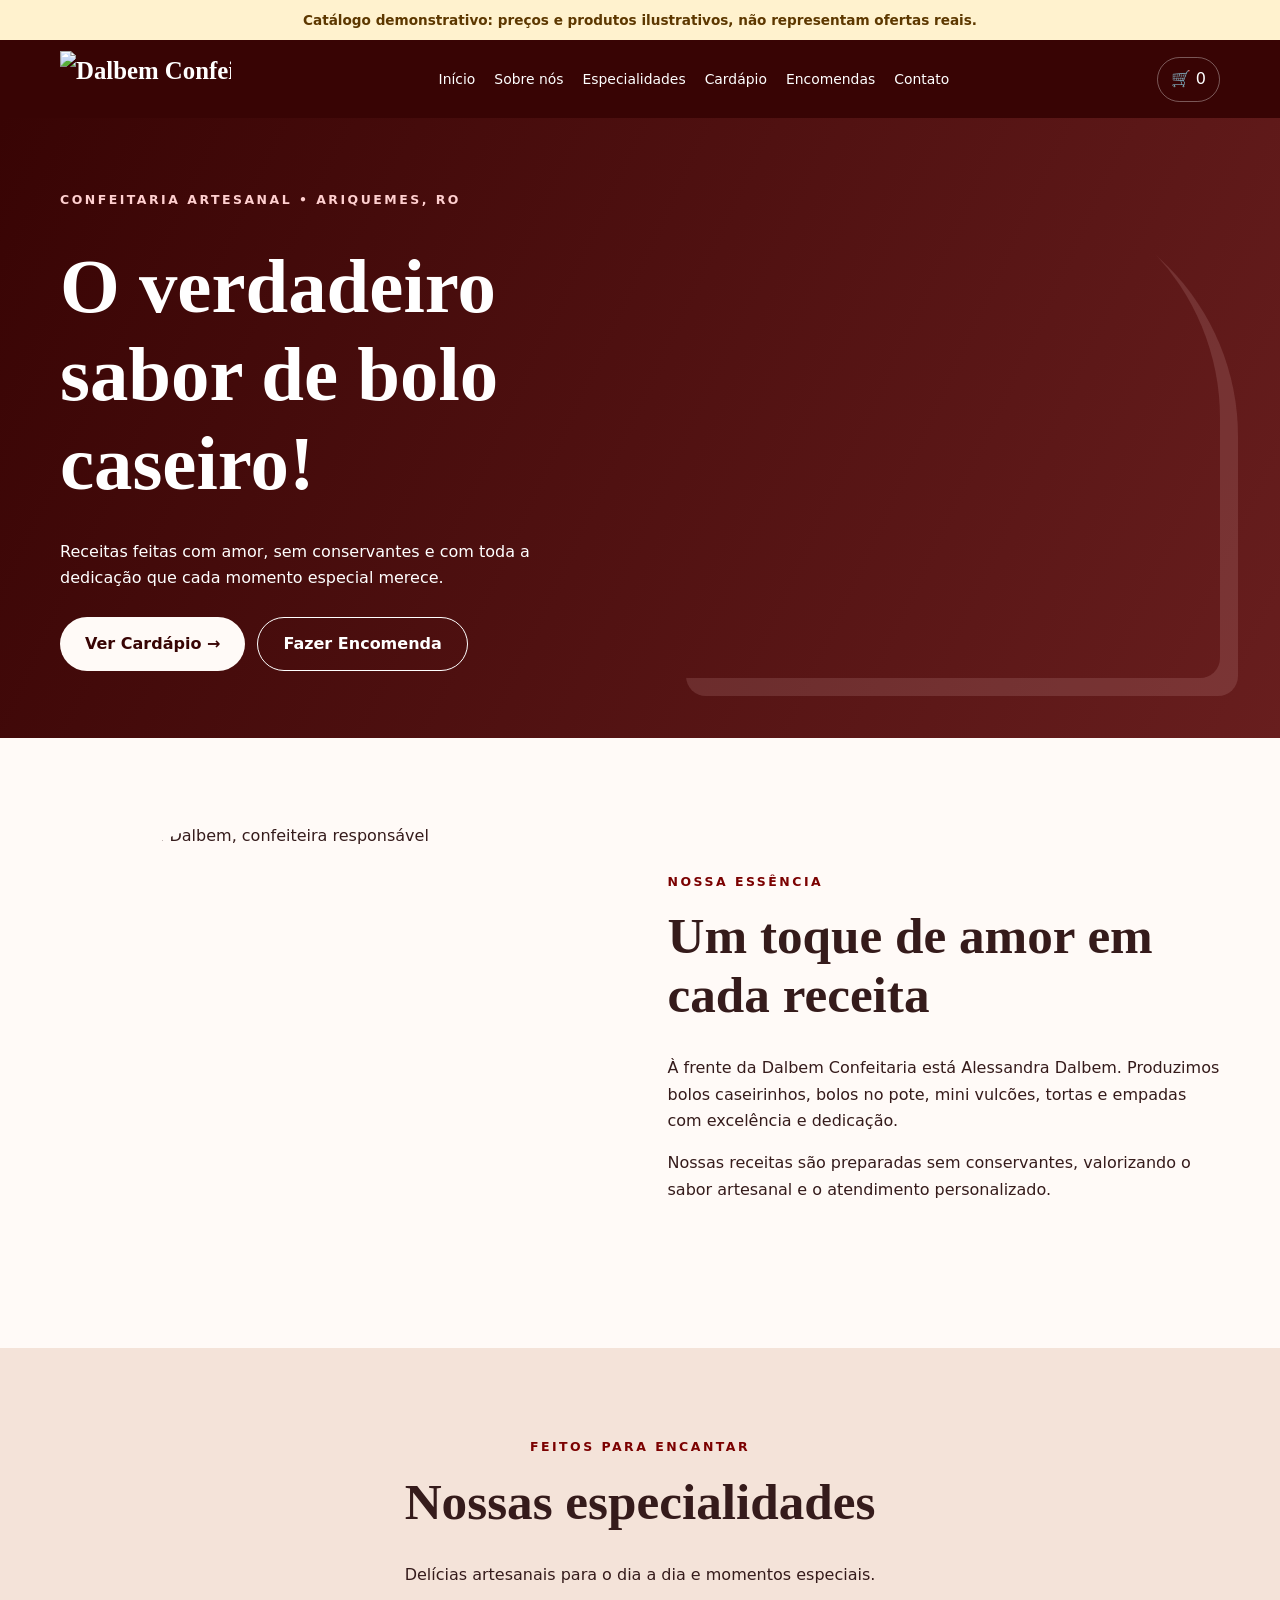
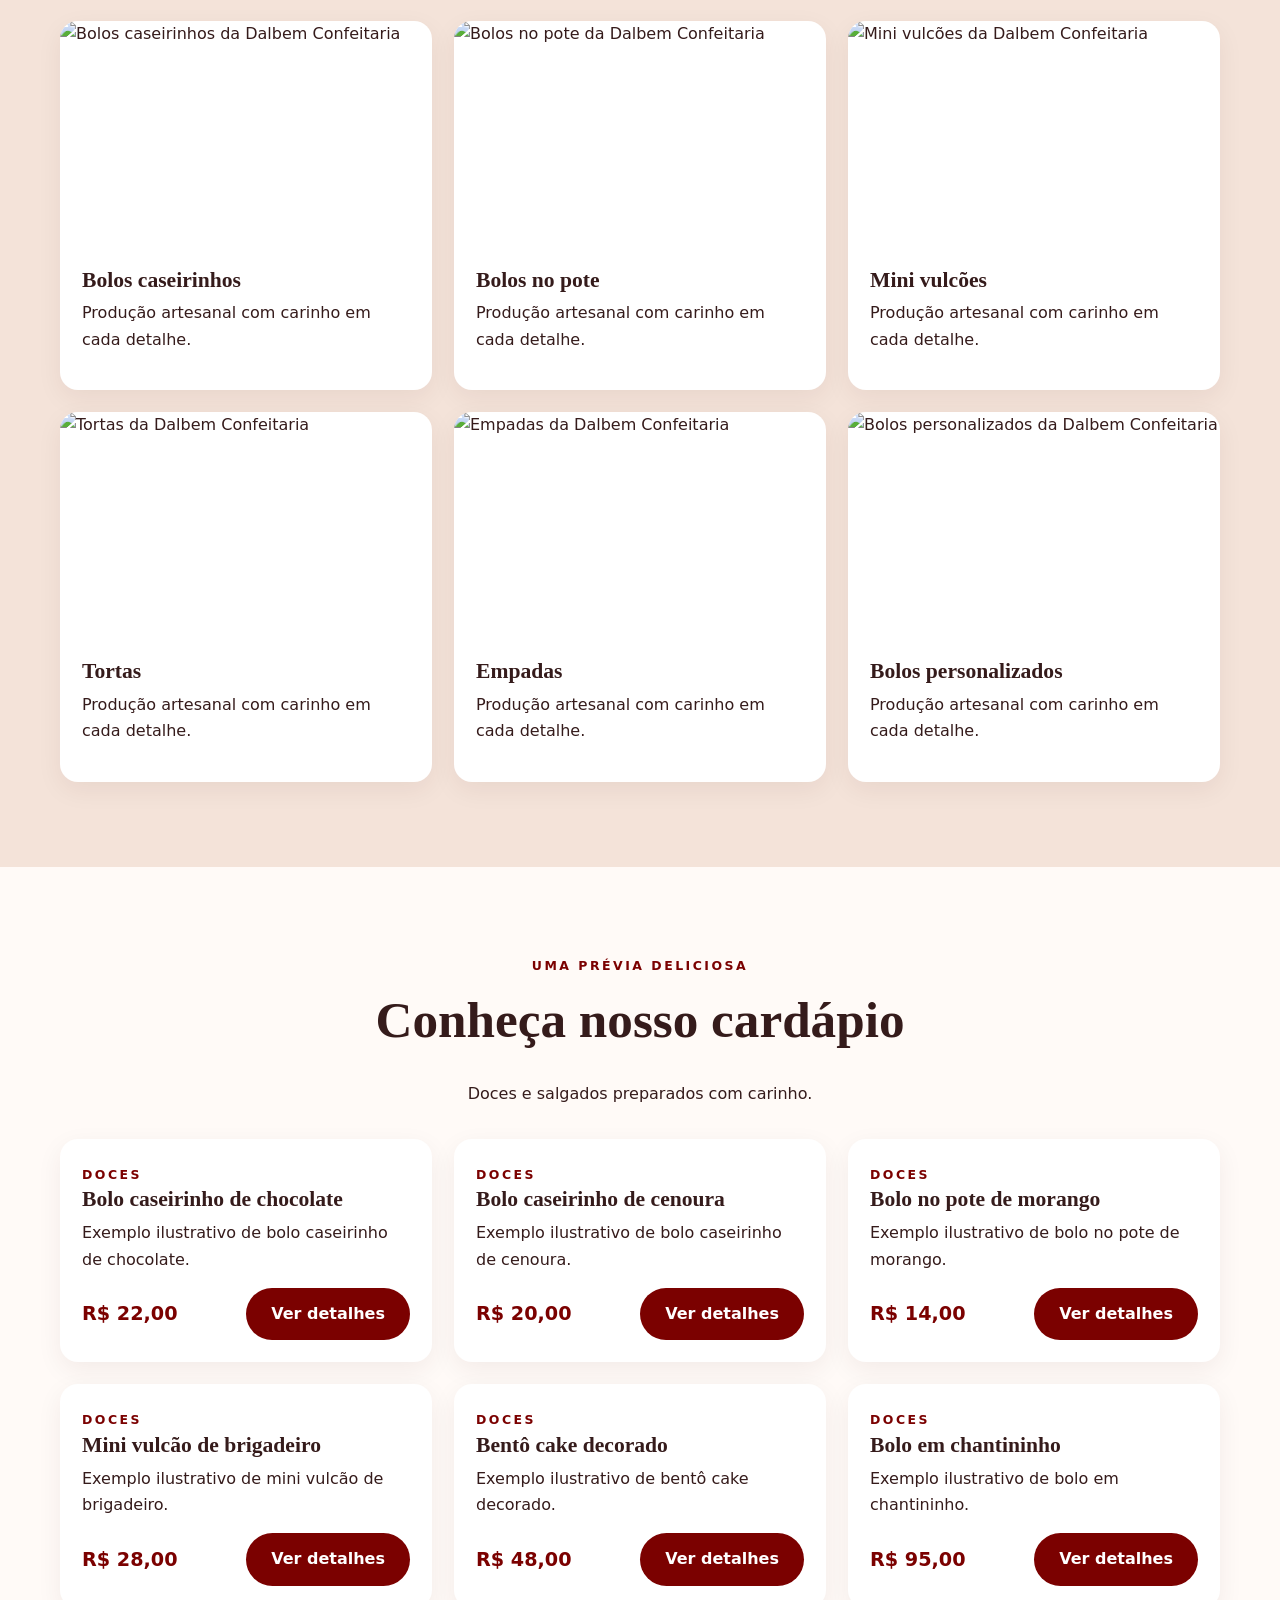
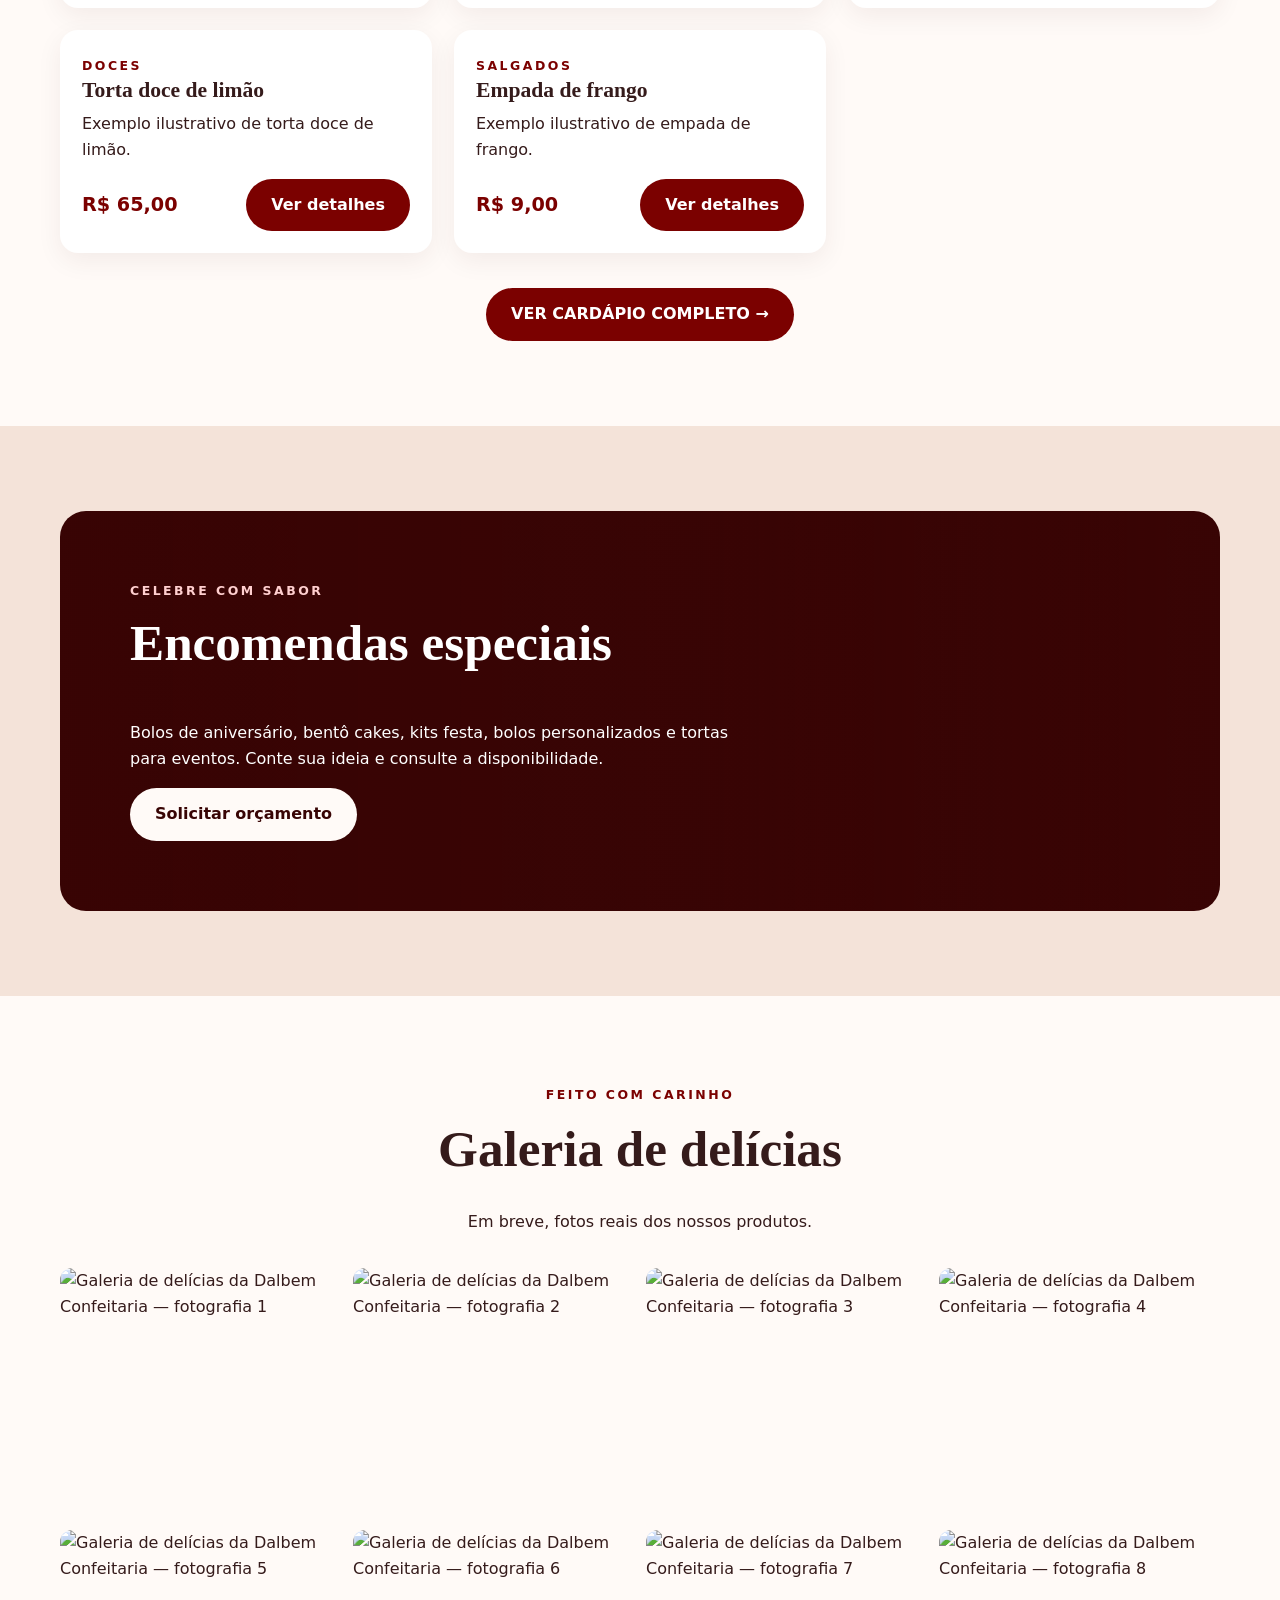
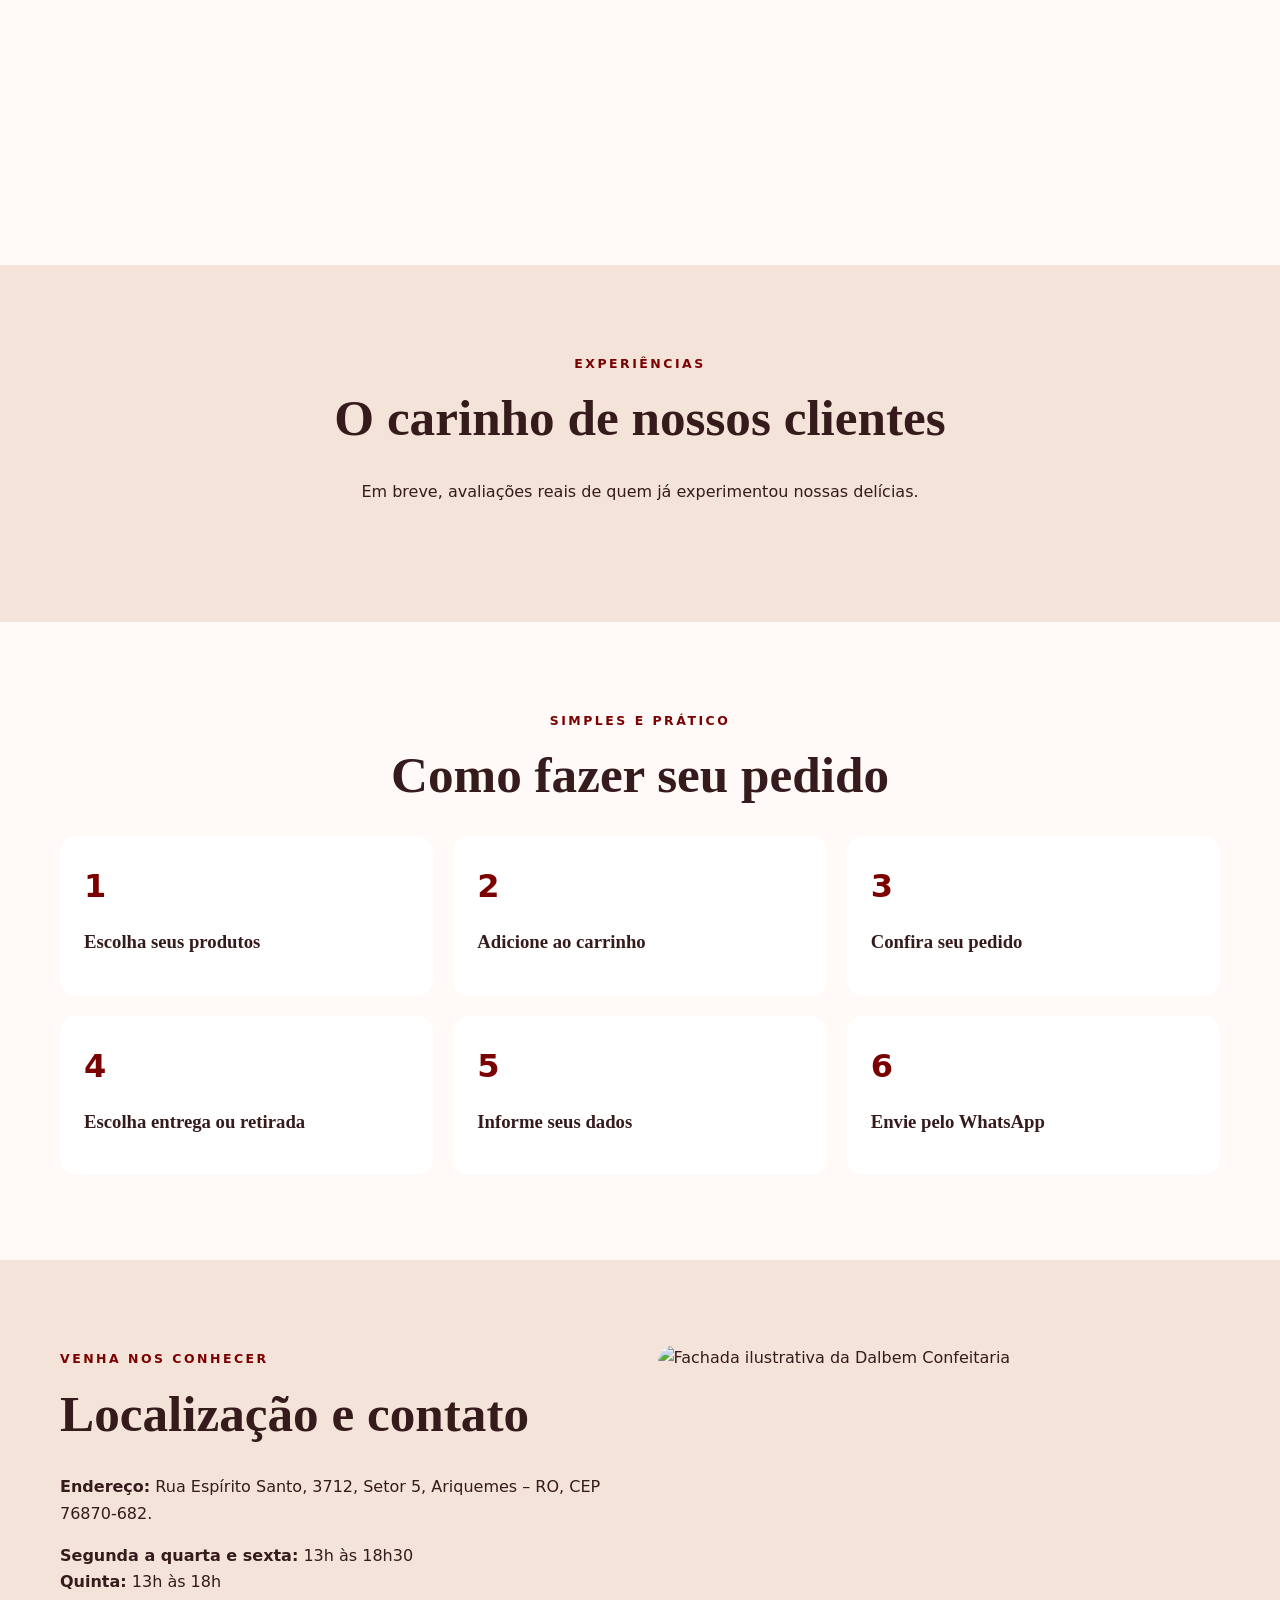
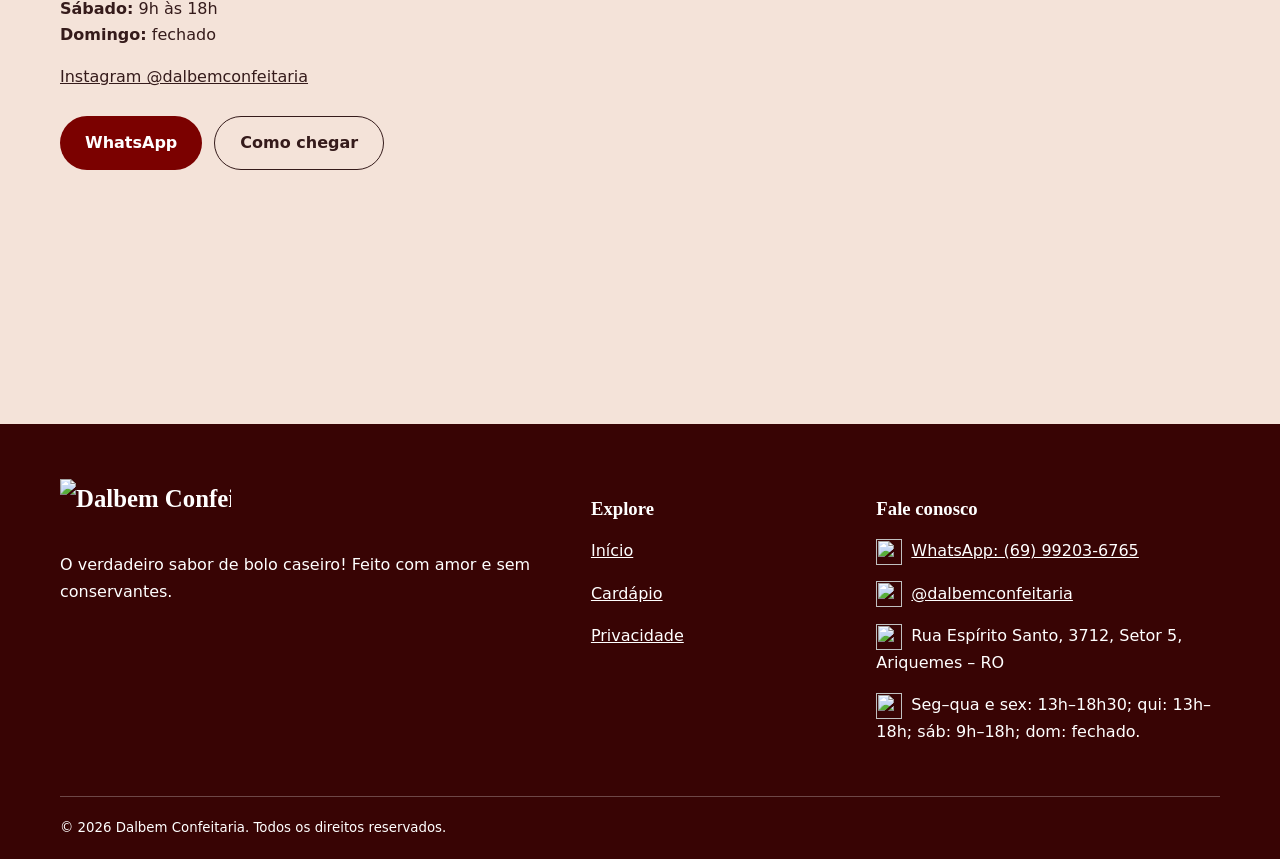
==== public/index.html @ 4610a4fa "Add files via upload" ====
<!doctype html>
<html lang="pt-BR">

<head>
    <meta charset="utf-8">
    <meta name="viewport" content="width=device-width,initial-scale=1">
    <meta name="theme-color" content="#380404">
    <title>Dalbem Confeitaria | Bolos artesanais em Ariquemes</title>
    <meta name="description"
        content="Bolos caseiros, bolos no pote, tortas, empadas e encomendas artesanais em Ariquemes, RO.">
    <link rel="stylesheet" href="assets/css/style.css">
    <link rel="icon" type="image/webp"
        href="https://blogger.googleusercontent.com/img/b/R29vZ2xl/AVvXsEh4iIEX6FYzVq7kru97qD_okBUnDqoDhGo_smipi2Q536eNhqh17S36tBu-sU6LpC99yMevuYb7kFS-wTf-oW85_fick1aIBsSRmvGQnoo81FoYzKkJ7kZCsmqVKyEa8HQ2244qOAdXM8Xk6LM8T5qNf6mVxQOUEEzE80WO0kvHvCMmFfG5JqUQIs1nW1U/s1600/favicon.webp">
</head>

<body>
    <div class="demo-ribbon" id="demo-notice">Catálogo demonstrativo: preços e produtos ilustrativos, não representam
        ofertas reais.</div>
    <header class="site-header">
        <div class="wrap header-inner"><a class="brand" href="index.html" aria-label="Dalbem Confeitaria, início"><img
                    class="brand-logo"
                    src="https://blogger.googleusercontent.com/img/b/R29vZ2xl/AVvXsEgDwDx1eQLil5MNf-mfsLTInspiVZbciocB4cD3o6AjAd_58c67QS9-5xdofi053OS2edWPbbcmOe3kHAIq-aNf7RzjuTZ2zZ6FKXaNL2nNjfTkTasPC-QjDqaRy1qCAXQ_IBW2wZd6D2Fh1w-uaFRsXMhDdI6W61Vywmp7bepbC_SGm4xgDWe0ZrpWTVw/s320/1.png"
                    alt="Dalbem Confeitaria" width="180" height="60"></a>
            <nav class="nav" aria-label="Principal"><a href="index.html">Início</a><a href="index.html#sobre">Sobre
                    nós</a><a href="index.html#especialidades">Especialidades</a><a href="cardapio.html">Cardápio</a><a
                    href="index.html#encomendas">Encomendas</a><a href="index.html#contato">Contato</a></nav>
            <div class="header-actions"><button class="icon-btn" data-open-cart aria-label="Abrir carrinho">🛒 <span
                        data-cart-count>0</span></button><button class="icon-btn mobile-only" data-open-menu
                    aria-label="Abrir menu">☰</button></div>
        </div>
    </header>
    <main>
        <section class="hero" id="inicio">
            <div class="wrap hero-grid">
                <div><span class="eyebrow">Confeitaria artesanal • Ariquemes, RO</span>
                    <h1>O verdadeiro sabor de bolo caseiro!</h1>
                    <p>Receitas feitas com amor, sem conservantes e com toda a dedicação que cada momento especial
                        merece.</p>
                    <div class="actions"><a class="btn light" href="cardapio.html">Ver Cardápio →</a><a
                            class="btn outline" href="https://wa.me/5569992036765" target="_blank" rel="noopener">Fazer
                            Encomenda</a></div>
                </div>
                <picture>
                    <source media="(max-width:650px)"
                        srcset="https://blogger.googleusercontent.com/img/b/R29vZ2xl/AVvXsEgTpTS8Ew_vNoSuhCctooCg3quuMmtwLnMqwK6VXq4J8CJ6X0BoBGvfCX6JGyyW3ZUg31j_2Tay75LW4D_AVCexDYX98wePwHCLCvsNjbDazzyNi-flSzyJSk3w5cjIWf6bolOC5hfZ64bDqaV3MFm9KYhWpujDmKJo3DcoYN9AudgwAm3XJp7MEuiSnW8/s1600/Se%C3%A7%C3%A3o%201%20%E2%80%94%20Hero.webp">
                    <img class="hero-photo"
                        src="https://blogger.googleusercontent.com/img/b/R29vZ2xl/AVvXsEhkR8d9CWaFZXx8nAQtyFezVb-yFpcS_W5to0oRkvDN7XqJ2NCgYyOTVuhH3j6B1WXfokQKsVEmNHKCjDrb7kB1nswkkwSBtCIQ43_wtCjhXiSdrv5Ckjb56jzLp9YRKa3T1j5zUKhgsmdiAqn8qWyMDHNpUFVaTL1ve3P63SxFWSE5QWqDMLAIJGjc6hY/s1600/Se%C3%A7%C3%A3o%201%20%E2%80%94%20Hero.webp"
                        alt="Delícias artesanais da Dalbem Confeitaria" width="1200" height="1500" fetchpriority="high">
                </picture>
            </div>
        </section>
        <section class="section cream-light" id="sobre">
            <div class="wrap split"><img class="photo"
                    src="https://blogger.googleusercontent.com/img/b/R29vZ2xl/AVvXsEjtdTatZhtVW-1NzmgCg6ChgN5iSw9sDX5WvK3H58EQyPeSmEXn6dfg6Rdrvg97zmpauQUtULaqp-MmxMnDJBdGvD9TMub1vo3PLakzHlTPDoaZn644RwzVSYZZ_XByUP9e23burfACZjg85g99ZyHc526kQIi3LbEXpjdysYP26UoqEaJhP3lLEvKWeLA/s1600/Se%C3%A7%C3%A3o%202%20%E2%80%94%20Sobre%20N%C3%B3s.webp"
                    alt="Alessandra Dalbem, confeiteira responsável" width="1000" height="1250" loading="lazy">
                <div><span class="eyebrow">Nossa essência</span>
                    <h2>Um toque de amor em cada receita</h2>
                    <p>À frente da Dalbem Confeitaria está Alessandra Dalbem. Produzimos bolos caseirinhos, bolos no
                        pote, mini vulcões, tortas e empadas com excelência e dedicação.</p>
                    <p>Nossas receitas são preparadas sem conservantes, valorizando o sabor artesanal e o atendimento
                        personalizado.</p>
                </div>
            </div>
        </section>
        <section class="section" id="especialidades">
            <div class="wrap">
                <div class="center"><span class="eyebrow">Feitos para encantar</span>
                    <h2>Nossas especialidades</h2>
                    <p>Delícias artesanais para o dia a dia e momentos especiais.</p>
                </div>
                <div class="cards">
                    <article class="card"><img
                            src="https://blogger.googleusercontent.com/img/b/R29vZ2xl/AVvXsEjeJ8YvO441mrU7jINnrtoLl_XFH8PDjm9r9jErV8G5UXmIyZ-gBVYnTxt8pU5lrzlAkNGiKvazYo5xd2oihpP1_12hO-q0MY4yvhg9DjfYduUd7uiOqf3qbBcDJrvk_5He25MUYwVzCoubFT6RZOjXw9Y3aes-DSSiEjd5wQmQ8gRM-xT9Z_UKSwFqMGw/s1600/imagem-convertida%20(5).webp"
                            alt="Bolos caseirinhos da Dalbem Confeitaria" width="900" height="675" loading="lazy">
                        <div class="card-body">
                            <h3>Bolos caseirinhos</h3>
                            <p>Produção artesanal com carinho em cada detalhe.</p>
                        </div>
                    </article>
                    <article class="card"><img
                            src="https://blogger.googleusercontent.com/img/b/R29vZ2xl/AVvXsEiKkVw_Yn9gN1GnH6ojfmYEOdpIugVs_KzdDcxLHq8dHW2yEUq549koQRHW4nCPlzGt2blvuHpHVMJYjLOytHGoK4WumFNsyB_q3rO48Xgq_DjDPl2y_ka8m5V13R8p6Y8o3-zC0dga5ZG728tiNTf4qMwcqK34ePZQwUAftM0I_yzM7G41H2OEYU1iTvU/s1600/imagem-convertida%20(4).webp"
                            alt="Bolos no pote da Dalbem Confeitaria" width="900" height="675" loading="lazy">
                        <div class="card-body">
                            <h3>Bolos no pote</h3>
                            <p>Produção artesanal com carinho em cada detalhe.</p>
                        </div>
                    </article>
                    <article class="card"><img
                            src="https://blogger.googleusercontent.com/img/b/R29vZ2xl/AVvXsEg3CZy4GLNNNmEMnjc7dpY4WBFjLok7id1sG0TgT8dT7L7ehy4jTm6tECFgG86uovoR8SWHnlWvAKF2YQvw4YvwjsAoGP15k4-jsIEz877D8Gz-hAcNApKYBX9ViIVuGqeL84tsAPpfj62eBkdVsX_oUvpEKJuvGqOAQ4iaYAf61eoNk6mWPERcEqgsCzk/s1600/imagem-convertida%20(3).webp"
                            alt="Mini vulcões da Dalbem Confeitaria" width="900" height="675" loading="lazy">
                        <div class="card-body">
                            <h3>Mini vulcões</h3>
                            <p>Produção artesanal com carinho em cada detalhe.</p>
                        </div>
                    </article>
                    <article class="card"><img
                            src="https://blogger.googleusercontent.com/img/b/R29vZ2xl/AVvXsEgGbPHHxsoiWQOHBa633mKzSMAE9qwH8H_3PlKDwGU5SRqxwPyx1jVSzZLGzrQDR9b5uQQhBZE7BvUuEE8NEt0a4wQhKIfoaaQJpdcfzTAjUGkoo-26-fkVfIdRXpGAAbxOxdsF8yLFmRCJmCLzv_85yT08ZB7TbJOrahnvZtMcl2hUXufvmc6pv_xMN1g/s1600/imagem-convertida%20(2).webp"
                            alt="Tortas da Dalbem Confeitaria" width="900" height="675" loading="lazy">
                        <div class="card-body">
                            <h3>Tortas</h3>
                            <p>Produção artesanal com carinho em cada detalhe.</p>
                        </div>
                    </article>
                    <article class="card"><img
                            src="https://blogger.googleusercontent.com/img/b/R29vZ2xl/AVvXsEgqJarolwlwQqFhrognm7865sFKBmyZKDsQGKtn-iQfEJLA54Y0AYQCQY18lpAKGX9D5L3Ezvkng8UQY_VwjE82AoC1y-esIBIpUyBc5Xi3ozbaPvwpUAi4eebE73Yd7kp2PlM658mYSXHHrM3pxEIcyyxAnvjgXPgbKKUCoZpX9SSz5UuMUGs5xnj8fhc/s1600/imagem-convertida%20(1).webp"
                            alt="Empadas da Dalbem Confeitaria" width="900" height="675" loading="lazy">
                        <div class="card-body">
                            <h3>Empadas</h3>
                            <p>Produção artesanal com carinho em cada detalhe.</p>
                        </div>
                    </article>
                    <article class="card"><img
                            src="https://blogger.googleusercontent.com/img/b/R29vZ2xl/AVvXsEguNSo_8R_SqHM3dY5njgxaVjnZH8aikLE1ZJRw-AbWFGuswQcqUwJcsEuEcdi8baqRlLgLT9c3aKtzaKWqd-Qu2fYz01-9DwGm1Ytju4x8UuCxDVKo4l6LWPV5-R1dy6IdV6Mpg3lgyFm2IpXZWHcAkR5hbnreBk-Dg1jISsjj6FnIPdX7Zy3MYhJkJm4/s1600/imagem-convertida.webp"
                            alt="Bolos personalizados da Dalbem Confeitaria" width="900" height="675" loading="lazy">
                        <div class="card-body">
                            <h3>Bolos personalizados</h3>
                            <p>Produção artesanal com carinho em cada detalhe.</p>
                        </div>
                    </article>
                </div>
            </div>
        </section>
        <section class="section cream-light" id="cardapio">
            <div class="wrap">
                <div class="center"><span class="eyebrow">Uma prévia deliciosa</span>
                    <h2>Conheça nosso cardápio</h2>
                    <p>Doces e salgados preparados com carinho.</p>
                </div>
                <div class="cards" id="featured-products"></div>
                <div class="center" style="margin-top:35px"><a class="btn" href="cardapio.html">VER CARDÁPIO COMPLETO
                        →</a></div>
            </div>
        </section>
        <section class="section" id="encomendas">
            <div class="wrap">
                <div class="special-banner"
                    style="--banner-image:url('https://blogger.googleusercontent.com/img/b/R29vZ2xl/AVvXsEgFfT2CNRQtCHCIEOb5P92P2NX9PkOsrHGTOlVn6bwlTuIufGmEBLG5pj9Yop8uv6-GQlJvzHhyL0zAd7kx218WQHZ8bKEAxpuCynwtKFInWDTmdigTNuVzzQeuGIF9j65B5JYx2OMpPX2m9c7z1hTZwfHHirhwR20tfzBcusIa2GeugmmDt5W7JTxickc/s1600/Se%C3%A7%C3%A3o%205%20%E2%80%94%20Encomendas%20Especiais.webp')">
                    <span class="eyebrow" style="color:var(--rosa)">Celebre com sabor</span>
                    <h2>Encomendas especiais</h2>
                    <p>Bolos de aniversário, bentô cakes, kits festa, bolos personalizados e tortas para eventos. Conte
                        sua ideia e consulte a disponibilidade.</p><a class="btn light"
                        href="https://wa.me/5569992036765?text=Ol%C3%A1%21%20Gostaria%20de%20um%20or%C3%A7amento%20para%20uma%20encomenda%20especial."
                        target="_blank" rel="noopener">Solicitar orçamento</a>
                </div>
            </div>
        </section>
        <section class="section cream-light" id="galeria">
            <div class="wrap">
                <div class="center"><span class="eyebrow">Feito com carinho</span>
                    <h2>Galeria de delícias</h2>
                    <p>Em breve, fotos reais dos nossos produtos.</p>
                </div>
                <div class="gallery" id="gallery-content"><img
                        src="https://blogger.googleusercontent.com/img/b/R29vZ2xl/AVvXsEh8-iiTcTGUmuWkPsoiQhVE9jiaAzxmNlBzx-7JiYsEbSvBa0iiExHuhs8HTSvrQBR-eL2DQNyNlplMynCYQdaBuBIOdefgadsHjbH3RwJgw9dKgHa-vOm2t1F7ir9gYzV7Or06qq7jVZ1bouXObc5RwOrUtSbFmrx4GW8hqJz6TGMtVjb4957mVGpLbQ0/s1600/imagem-convertida%20(7).webp"
                        alt="Galeria de delícias da Dalbem Confeitaria — fotografia 1" width="900" height="900"
                        loading="lazy"><img
                        src="https://blogger.googleusercontent.com/img/b/R29vZ2xl/AVvXsEhQVlW48UD_A1pOw1hq3yqdYbd7MPTxjTiF-XpArM01W83paRcbWfSfAePRSk4ykf3fjnWt-qfJA4HtCkhFEMc7ltm3UZqONRz8obI4YHH043HUA5jvXhG2s4AsHCIrgFdc66csxhmMv8QVrD49HOOxObhWv3CLyM8cNQLHULP3-WkCEzYafXJNX5ahVZk/s1600/imagem-convertida%20(4).webp"
                        alt="Galeria de delícias da Dalbem Confeitaria — fotografia 2" width="900" height="900"
                        loading="lazy"><img
                        src="https://blogger.googleusercontent.com/img/b/R29vZ2xl/AVvXsEgknOBf84GwnXaGfU4sf-YCS5yG9GEab9PsyT2hne7eyUI4kAszVNVQRoL_WpUtSrRzxATTrn3_19zfBk1ugWmuhr18Otq4vjENCA9p7CneR7xqeDfrg-TVatH_0bNZM8j4v132C0353TbvboCkYC8ECld1LPN0jrFFjZ49Zh03R4dXkEBVjNjmqRix2Qs/s1600/imagem-convertida%20(6).webp"
                        alt="Galeria de delícias da Dalbem Confeitaria — fotografia 3" width="900" height="900"
                        loading="lazy"><img
                        src="https://blogger.googleusercontent.com/img/b/R29vZ2xl/AVvXsEghoZsKWiFdtCFJIg2Z_W-CCXH08IJySOD-zte25EoAHS8qjYjzvw4k_RxqeX60lz3mkuWC5BLWpnJZsHvUpnpCY32oqPxJkqk3ts1V5cCPByJD3dkdgGBOzxfE-i0KPGVMDZOEgFNafjFb2fBUKW_BvWeY3pAtgYdU1DjfErMDcMTNdb8H4zo3BlBvqYo/s1600/imagem-convertida%20(5).webp"
                        alt="Galeria de delícias da Dalbem Confeitaria — fotografia 4" width="900" height="900"
                        loading="lazy"><img
                        src="https://blogger.googleusercontent.com/img/b/R29vZ2xl/AVvXsEjhOgZjMw2AHcO-rMAlVP2WoskNZS3lixNscW0vBvE0KyP27RXSlArTbTitmR0PJJjeMyQB14Z0O9B83xUNhRYyDvzPJUb5Yze1STxsYAogNQgCvDiV_JRpZUGW9RA19A4ArkxLUdF2QFVjlvbrjIj0FXA_wmevF76JE6lienI1np_APSaUqpw8x7qRri0/s1600/imagem-convertida%20(3).webp"
                        alt="Galeria de delícias da Dalbem Confeitaria — fotografia 5" width="900" height="900"
                        loading="lazy"><img
                        src="https://blogger.googleusercontent.com/img/b/R29vZ2xl/AVvXsEhuH9yZnqQniax7Fi-G65mRhJVnStXROI8895oxAzjh4bwzDpfGcHM0LJrPTaUiMJkLgPt40NJ4ZGqrA61cCW9QtBFzMkUDyStujKzEiLXa0q5qpXVoFMlmDTMIYaig3BzADihQ2cr-zG_rgPJOi_vCbIhv6pTSbeCKIBC3Hpw5RQwSCQ37ZBvDXfPotEY/s1600/imagem-convertida%20(2).webp"
                        alt="Galeria de delícias da Dalbem Confeitaria — fotografia 6" width="900" height="900"
                        loading="lazy"><img
                        src="https://blogger.googleusercontent.com/img/b/R29vZ2xl/AVvXsEiCmdIPoTL9YBU7tPy0t8jzqjhdmcsH5ajl-Ve9p9d74pkR8dhUEcDJv125bsUg7YUnFn2CjC3JrXiXIc9458p3YC51oaYfdZqdWF006rRAi9arVzmdGYNkztNFZuGKNRlh9NzhlCXOQvDpUj3MJINHO22TXbo7CNO9vTR8HfNIJt4MkRWzaK0X3tSQINU/s1600/imagem-convertida%20(1).webp"
                        alt="Galeria de delícias da Dalbem Confeitaria — fotografia 7" width="900" height="900"
                        loading="lazy"><img
                        src="https://blogger.googleusercontent.com/img/b/R29vZ2xl/AVvXsEhPGAftzo7JP1ygrJVeNjztA9c_XA7fRK-cpMQKOYtw6TG9F4YavFOgHCWpsyzDhZtmfmt0RGweHnnBCgDzNMznwJIWbUyapPL7GN0nxy0bDXIJzDcUd9Ybd1iShmGL_1T7Vxmn_-4A1GzsQUJfIDhKuFzTagZGptxuO1QKMCOoWiEKLpzlpqqJvvXtb8o/s1600/imagem-convertida.webp"
                        alt="Galeria de delícias da Dalbem Confeitaria — fotografia 8" width="900" height="900"
                        loading="lazy"></div>
            </div>
        </section>
        <section class="section" id="depoimentos">
            <div class="wrap center"><span class="eyebrow">Experiências</span>
                <h2>O carinho de nossos clientes</h2>
                <div id="testimonials">
                    <p>Em breve, avaliações reais de quem já experimentou nossas delícias.</p>
                </div>
            </div>
        </section>
        <section class="section cream-light" id="como-pedir">
            <div class="wrap">
                <div class="center"><span class="eyebrow">Simples e prático</span>
                    <h2>Como fazer seu pedido</h2>
                </div>
                <div class="steps">
                    <article class="step"><strong>1</strong>
                        <h3>Escolha seus produtos</h3>
                    </article>
                    <article class="step"><strong>2</strong>
                        <h3>Adicione ao carrinho</h3>
                    </article>
                    <article class="step"><strong>3</strong>
                        <h3>Confira seu pedido</h3>
                    </article>
                    <article class="step"><strong>4</strong>
                        <h3>Escolha entrega ou retirada</h3>
                    </article>
                    <article class="step"><strong>5</strong>
                        <h3>Informe seus dados</h3>
                    </article>
                    <article class="step"><strong>6</strong>
                        <h3>Envie pelo WhatsApp</h3>
                    </article>
                </div>
            </div>
        </section>
        <section class="section" id="contato">
            <div class="wrap contact-grid">
                <div><span class="eyebrow">Venha nos conhecer</span>
                    <h2>Localização e contato</h2>
                    <p><strong>Endereço:</strong> Rua Espírito Santo, 3712, Setor 5, Ariquemes – RO, CEP 76870-682.</p>
                    <p><strong>Segunda a quarta e sexta:</strong> 13h às 18h30<br><strong>Quinta:</strong> 13h às
                        18h<br><strong>Sábado:</strong> 9h às 18h<br><strong>Domingo:</strong> fechado</p>
                    <p><a href="https://www.instagram.com/dalbemconfeitaria/">Instagram @dalbemconfeitaria</a></p>
                    <div class="actions"><a class="btn" href="https://wa.me/5569992036765">WhatsApp</a><a
                            class="btn outline"
                            href="https://www.google.com/maps/search/?api=1&query=Rua+Esp%C3%ADrito+Santo+3712+Setor+5+Ariquemes+RO"
                            target="_blank" rel="noopener">Como chegar</a></div>
                </div>
                <div class="contact-media"><img class="facade-photo"
                        src="https://blogger.googleusercontent.com/img/b/R29vZ2xl/AVvXsEh09DomIm79EBGyQeQsspWlLc5qIDHfJirXzLjfneuwiUtKGPFKzRu7Pzkey3GbH2l6LnBNwA5wTjnbqGRCLMTrPIjx69DAuHJYXp_jXx-P1j7PXNGYEJf8uEBNOA1zf15aVZopND8YAH0m5uwWNp7f9TCymi11XZBoDLhq97c2ZwhA858KgE-JW8FN-8U/s1600/Se%C3%A7%C3%A3o%209%20%E2%80%94%20Localiza%C3%A7%C3%A3o%20e%20Contato.webp"
                        alt="Fachada ilustrativa da Dalbem Confeitaria" width="1200" height="800" loading="lazy"><iframe
                        class="map" title="Mapa da Dalbem Confeitaria em Ariquemes" loading="lazy"
                        referrerpolicy="no-referrer-when-downgrade"
                        src="https://www.google.com/maps?q=Rua%20Esp%C3%ADrito%20Santo%203712%20Setor%205%20Ariquemes%20RO&output=embed"></iframe>
                </div>
            </div>
        </section>
    </main>
    <footer class="footer">
        <div class="wrap">
            <div class="footer-grid">
                <div><a class="brand" href="index.html"><img class="brand-logo"
                            src="https://blogger.googleusercontent.com/img/b/R29vZ2xl/AVvXsEgDwDx1eQLil5MNf-mfsLTInspiVZbciocB4cD3o6AjAd_58c67QS9-5xdofi053OS2edWPbbcmOe3kHAIq-aNf7RzjuTZ2zZ6FKXaNL2nNjfTkTasPC-QjDqaRy1qCAXQ_IBW2wZd6D2Fh1w-uaFRsXMhDdI6W61Vywmp7bepbC_SGm4xgDWe0ZrpWTVw/s320/1.png"
                            alt="Dalbem Confeitaria" width="180" height="60"></a>
                    <p>O verdadeiro sabor de bolo caseiro! Feito com amor e sem conservantes.</p>
                </div>
                <div>
                    <h3>Explore</h3>
                    <p><a href="index.html">Início</a></p>
                    <p><a href="cardapio.html">Cardápio</a></p>
                    <p><a href="politica-de-privacidade.html">Privacidade</a></p>
                </div>
                <div>
                    <h3>Fale conosco</h3>
                    <p><a href="https://wa.me/5569992036765" target="_blank" rel="noopener"><img class="footer-icon"
                                src="https://blogger.googleusercontent.com/img/b/R29vZ2xl/AVvXsEjsJWrQbK0ZLZHP1h2K9LlvCTeZVPwzjfDIEVl6Aq4PjDfiX2fhDo4Ea2eUi_2HnccCvpLL1z6CsGybF3GvXNQ5E0K_hDXoQgrBLAA3PRyhv4qPMLqe1-xpGSX7f0QnX6KuvssEVI4ryZQxrHNTWk9YROpOI9HnXLECwX6gvHbMmIxsSibAUfuSxaRnMbY/s1600/whatsapp.png"
                                alt="" width="42" height="42" loading="lazy">WhatsApp: (69) 99203-6765</a></p>
                    <p><a href="https://www.instagram.com/dalbemconfeitaria/" target="_blank" rel="noopener"><img
                                class="footer-icon"
                                src="https://blogger.googleusercontent.com/img/b/R29vZ2xl/AVvXsEhH2xgJOwREcnbQH2wIsPxcs0xfS7GMQuM6i4li7uF-2hmfAJ3v7YDOeRXJOE1bAVm_zsjbGCOwcP9xxiz2JCxcIqlHQEVYJ6bxwxtn4tfpOCnE1e5S5D0uEzTUmZpyUSeEsSubqcrsBT77NgC-gszF1xWRY03YenwZID6AHmpRALKOXrpRcefnt1iQakA/s1600/instagram.png"
                                alt="" width="42" height="42" loading="lazy">@dalbemconfeitaria</a></p>
                    <p><img class="footer-icon"
                            src="https://blogger.googleusercontent.com/img/b/R29vZ2xl/AVvXsEjH5N78yYxJdNnDgunYbqWrloFMq9HhzQstdnPobxgwrtv5jlwumm7GgXJ_sunejGD9ZMVxgprZ5GoSLeHf0Xeo8FQOB-0kHbHCvUeTazwa94pRp2EMsk3Za75fxBlPsook0g8IgYssJww6_zaLRIChLpgOXpCa9M7EQswauwKJ51ifQBxK-1FI1q0JXNs/s1600/localizacao.png"
                            alt="" width="42" height="42" loading="lazy">Rua Espírito Santo, 3712, Setor 5, Ariquemes –
                        RO</p>
                    <p><img class="footer-icon"
                            src="https://blogger.googleusercontent.com/img/b/R29vZ2xl/AVvXsEh6wXMxx9MEp7TSgbjq7VU6eLMt3L18XtH2D30mtWDvsmWUdD_iu0KswTrk7CTH0fjMpCs02xLx6ow3rS5cjbZBgWF0TOR9TDPPuXod3BWW_LGzUb1zmQggMYM18S-cVAgvS0lJQDkPGu4TcvM8nCVwMd7rPWec95EuUXQpowpo9-yWdFcon2TwgZIxe78/s1600/horario.png"
                            alt="" width="42" height="42" loading="lazy">Seg–qua e sex: 13h–18h30; qui: 13h–18h; sáb:
                        9h–18h; dom: fechado.</p>
                </div>
            </div><small>© <span data-year></span> Dalbem Confeitaria. Todos os direitos reservados.</small>
        </div>
    </footer>
    <dialog id="menu-dialog" class="mobile-menu" aria-label="Menu">
        <div class="dialog-inner">
            <div class="dialog-top"><strong>Menu</strong><button class="icon-btn" data-close-dialog
                    aria-label="Fechar menu">✕</button></div>
            <nav aria-label="Navegação mobile"><a href="index.html">Início</a><a href="index.html#sobre">Sobre nós</a><a
                    href="index.html#especialidades">Especialidades</a><a href="cardapio.html">Cardápio</a><a
                    href="index.html#encomendas">Encomendas</a><a href="index.html#contato">Contato</a></nav>
        </div>
    </dialog>
    <dialog id="product-dialog" aria-label="Detalhes do produto">
        <div class="dialog-inner">
            <div class="dialog-top">
                <h2>Detalhes</h2><button class="icon-btn" data-close-dialog aria-label="Fechar detalhes">✕</button>
            </div>
            <div id="product-detail"></div>
        </div>
    </dialog>
    <dialog id="cart-dialog" aria-label="Carrinho e checkout">
        <div class="dialog-inner">
            <div class="dialog-top">
                <h2>Seu carrinho</h2><button class="icon-btn" data-close-dialog aria-label="Fechar carrinho">✕</button>
            </div>
            <div id="cart-content"></div>
        </div>
    </dialog>
    <script type="module" src="assets/js/main.js"></script>
</body>

</html>
---- public/assets/css/style.css ----
:root{--vinho:#380404;--vermelho:#7B0100;--rosa:#FFCFCF;--creme:#F4E3D9;--branco:#fffaf7;--texto:#351b1b}
*{box-sizing:border-box}html{scroll-behavior:smooth;scroll-padding-top:90px}body{margin:0;background:var(--creme);color:var(--texto);font:16px/1.65 system-ui,-apple-system,Segoe UI,sans-serif}a{color:inherit}button,input{font:inherit}button{cursor:pointer}img{max-width:100%;display:block}h1,h2,h3{font-family:Georgia,serif;line-height:1.15}h1{font-size:clamp(2.8rem,6vw,5.7rem);margin:.4em 0}h2{font-size:clamp(2rem,4vw,3.4rem);margin:.25em 0 .6em}.wrap{width:min(1160px,92%);margin:auto}.section{padding:85px 0}.eyebrow{text-transform:uppercase;letter-spacing:.2em;color:var(--vermelho);font-size:.78rem;font-weight:800}.muted{opacity:.75}.btn{border:0;border-radius:100px;padding:13px 25px;background:var(--vermelho);color:white;text-decoration:none;font-weight:700;display:inline-flex;align-items:center;justify-content:center;gap:8px}.btn.light{background:var(--branco);color:var(--vinho)}.btn.outline{background:transparent;border:1px solid currentColor;color:inherit}.btn:disabled{opacity:.5;cursor:not-allowed}.site-header{background:var(--vinho);color:white;position:sticky;top:0;z-index:20}.header-inner{display:flex;align-items:center;justify-content:space-between;min-height:78px;gap:20px}.brand{font-family:Georgia,serif;font-size:1.55rem;font-weight:700;text-decoration:none;white-space:nowrap}.brand span{color:var(--rosa)}.nav{display:flex;align-items:center;gap:19px}.nav a{text-decoration:none;font-size:.87rem}.nav a:hover{text-decoration:underline}.header-actions{display:flex;gap:8px}.icon-btn{border:1px solid #ffffff55;border-radius:30px;background:transparent;color:inherit;padding:8px 13px}.hero{background:linear-gradient(115deg,#380404,#681e1e);color:white;overflow:hidden}.hero-grid,.split{display:grid;grid-template-columns:1fr 1fr;align-items:center;gap:55px}.hero-grid{min-height:620px}.hero p{max-width:510px}.hero-photo{height:500px;border-radius:240px 240px 20px 20px;object-fit:cover;width:100%;box-shadow:18px 18px 0 #ffcfcf22}.hero .eyebrow{color:var(--rosa)}.actions{display:flex;gap:12px;flex-wrap:wrap;margin-top:25px}.photo{width:100%;height:440px;object-fit:cover;border-radius:180px 180px 18px 18px}.cream-light{background:var(--branco)}.center{text-align:center}.center p{max-width:670px;margin:0 auto 32px}.cards{display:grid;grid-template-columns:repeat(3,1fr);gap:22px}.card{background:white;border-radius:18px;overflow:hidden;box-shadow:0 8px 26px #38040410}.card img{height:225px;width:100%;object-fit:cover}.card-body{padding:22px}.card h3{font-size:1.35rem;margin:0 0 8px}.card p{margin:0 0 15px}.price{font-weight:800;color:var(--vermelho);font-size:1.2rem}.card-foot{display:flex;align-items:center;justify-content:space-between;gap:10px;flex-wrap:wrap}.special-banner{background:var(--vinho);color:white;padding:70px;border-radius:26px}.gallery{display:grid;grid-template-columns:repeat(4,1fr);gap:12px}.gallery img{height:250px;width:100%;object-fit:cover;border-radius:12px}.steps{display:grid;grid-template-columns:repeat(3,1fr);gap:20px}.step{padding:24px;background:white;border-radius:16px}.step strong{color:var(--vermelho);font-size:2rem}.contact-grid{display:grid;grid-template-columns:1fr 1fr;gap:35px}.map{width:100%;height:350px;border:0;border-radius:18px}.footer{background:var(--vinho);color:white;padding:55px 0 20px}.footer-grid{display:grid;grid-template-columns:2fr 1fr 1.4fr;gap:40px}.footer a{color:white}.footer small{display:block;margin-top:35px;border-top:1px solid #ffffff44;padding-top:20px}.filters{display:flex;flex-wrap:wrap;gap:12px;margin:25px 0}.search{width:100%;max-width:450px;border:1px solid #b99;border-radius:50px;padding:13px 20px}.pagination{display:flex;justify-content:center;gap:8px;margin-top:30px}.pagination button{padding:9px 15px;border:1px solid #a77;border-radius:8px;background:white}.pagination button[aria-current]{background:var(--vinho);color:white}dialog{border:0;border-radius:20px;padding:0;box-shadow:0 15px 80px #0005;max-height:90dvh;max-width:min(850px,94vw);width:100%;color:var(--texto)}dialog::backdrop{background:#190707b9}.dialog-inner{padding:30px;overflow:auto;max-height:88dvh}.dialog-top{display:flex;justify-content:space-between;align-items:center;gap:15px}.dialog-top h2{font-size:1.8rem;margin:0}.product-detail{display:grid;grid-template-columns:1fr 1fr;gap:25px}.product-detail img{width:100%;height:330px;object-fit:cover;border-radius:14px}.field{display:grid;gap:5px;margin:12px 0}.field input,.field select,.field textarea{border:1px solid #bca7a1;border-radius:9px;padding:11px;width:100%;background:white}.cart-item{display:grid;grid-template-columns:1fr auto auto;gap:12px;align-items:center;padding:12px 0;border-bottom:1px solid #ddd}.cart-item input{width:70px;padding:7px}.checkout-form{margin-top:22px}.notice{background:#fff2ce;padding:14px;border-radius:12px}.mobile-menu{max-width:min(340px,88vw);height:100dvh;max-height:100dvh;margin:0 0 0 auto;border-radius:0}.mobile-menu nav{display:grid;gap:16px;padding-top:25px}.mobile-menu nav a{text-decoration:none;font-size:1.1rem}.mobile-only{display:none}.placeholder{background:#ead2c7;display:grid;place-items:center;color:#693b38;min-height:180px}.status{font-size:.8rem;color:#7B0100}.privacy{max-width:760px}.demo-ribbon{background:#fff2ce;color:#5d3800;text-align:center;padding:9px;font-size:.85rem;font-weight:700}:focus-visible{outline:3px solid #ed8d24;outline-offset:3px}
@media(max-width:960px){.nav{display:none}.mobile-only{display:inline-flex}.hero-grid,.split,.contact-grid{gap:28px}.cards{grid-template-columns:repeat(2,1fr)}.gallery{grid-template-columns:repeat(2,1fr)}}
@media(max-width:650px){.section{padding:55px 0}.hero-grid,.split,.contact-grid,.product-detail{grid-template-columns:1fr}.hero-grid{padding:50px 0}.hero-photo{height:340px}.photo{height:300px}.cards,.steps,.footer-grid{grid-template-columns:1fr}.gallery img{height:180px}.special-banner{padding:35px 24px}.header-inner{min-height:68px}.brand{font-size:1.3rem}.dialog-inner{padding:20px}.cart-item{grid-template-columns:1fr auto}.cart-item button{grid-column:2}.footer-grid{gap:15px}}
@media(prefers-reduced-motion:reduce){html{scroll-behavior:auto}*,*::before,*::after{animation:none!important;transition:none!important}}

/* Fotografias oficiais disponibilizadas para o layout */
.brand-logo{display:block;width:auto;height:57px;max-width:220px;object-fit:contain}
.site-header .brand{display:flex;align-items:center}
.hero picture{display:block;min-width:0}
.special-banner{background-image:linear-gradient(90deg,rgba(56,4,4,.94) 0%,rgba(56,4,4,.82) 55%,rgba(56,4,4,.3) 100%),var(--banner-image);background-position:center;background-size:cover;min-height:360px;display:flex;flex-direction:column;align-items:flex-start;justify-content:center}
.special-banner p{max-width:600px}
.contact-media{display:grid;gap:14px}
.facade-photo{width:100%;height:230px;object-fit:cover;border-radius:18px}
.footer-icon{width:26px;height:26px;object-fit:contain;display:inline-block;vertical-align:middle;margin-right:9px}
@media(max-width:650px){.brand-logo{height:46px;max-width:165px}.special-banner{background-position:65% center}.facade-photo{height:210px}}
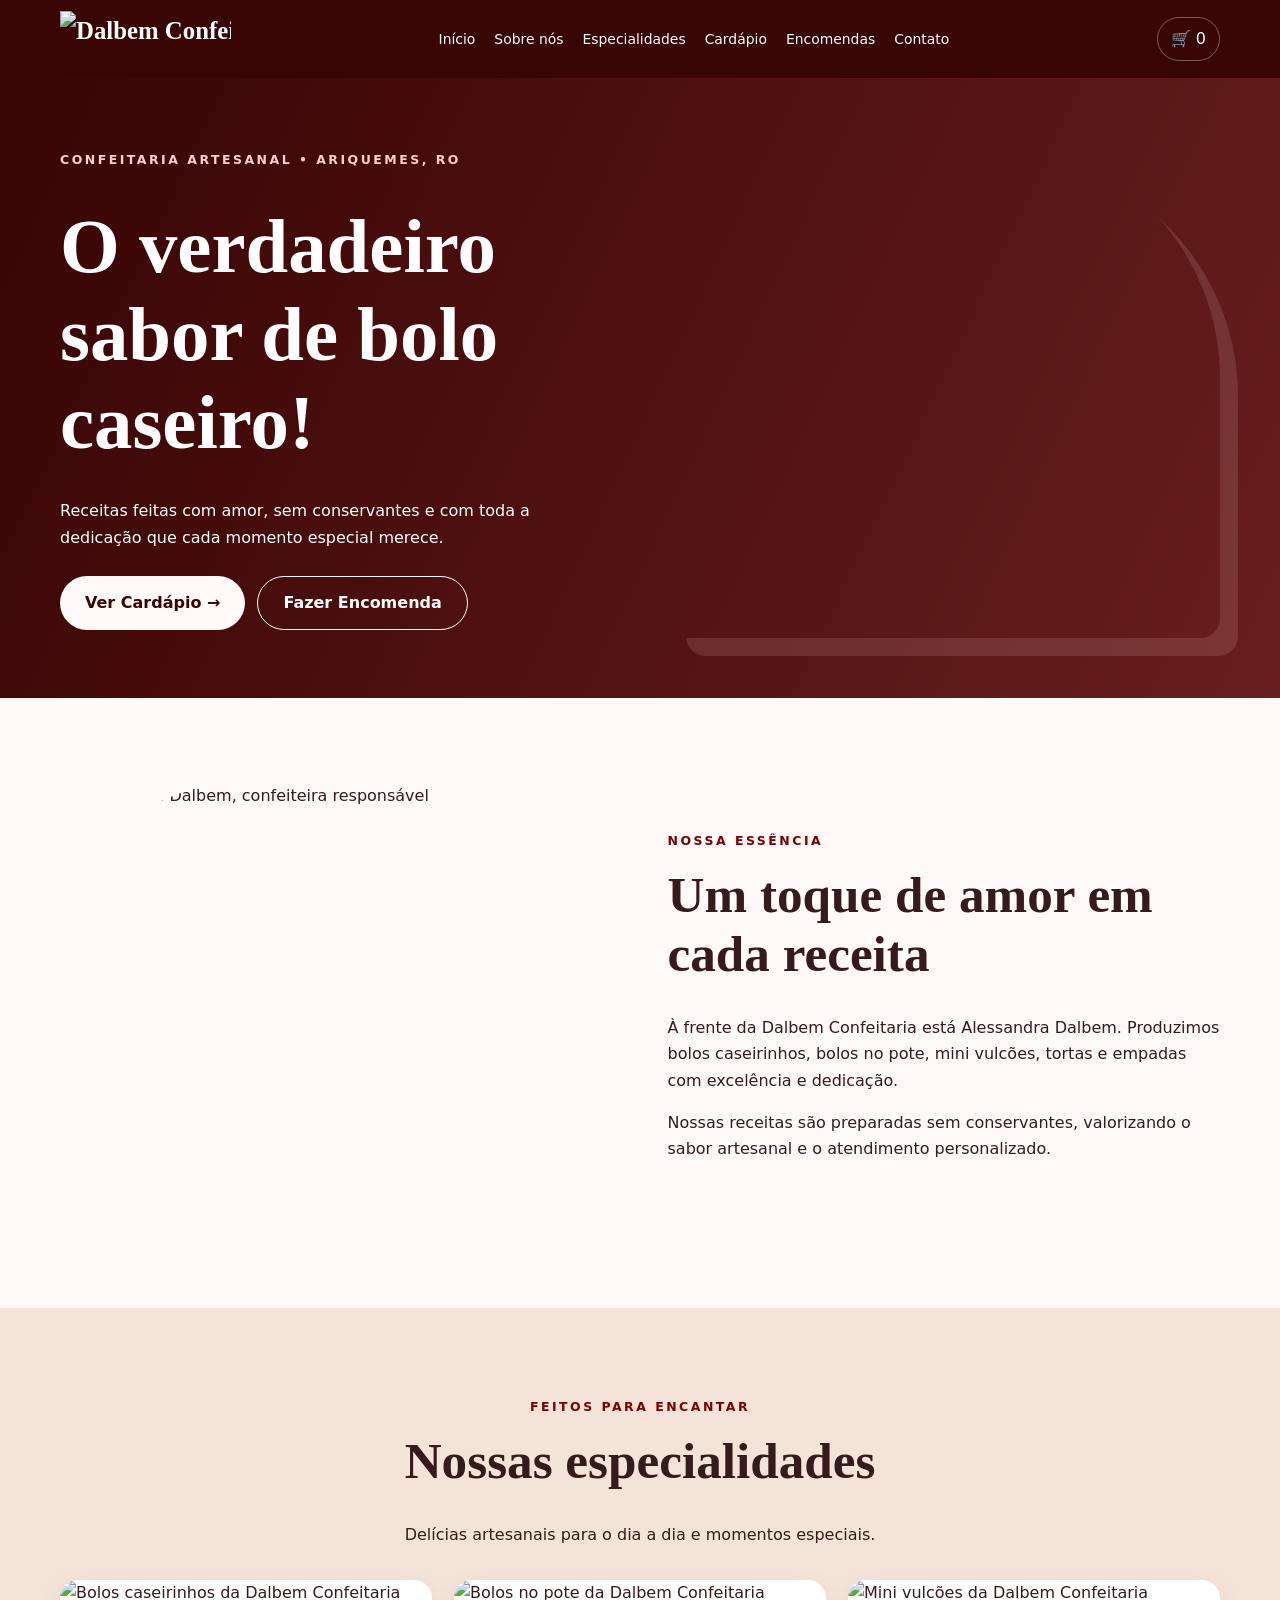
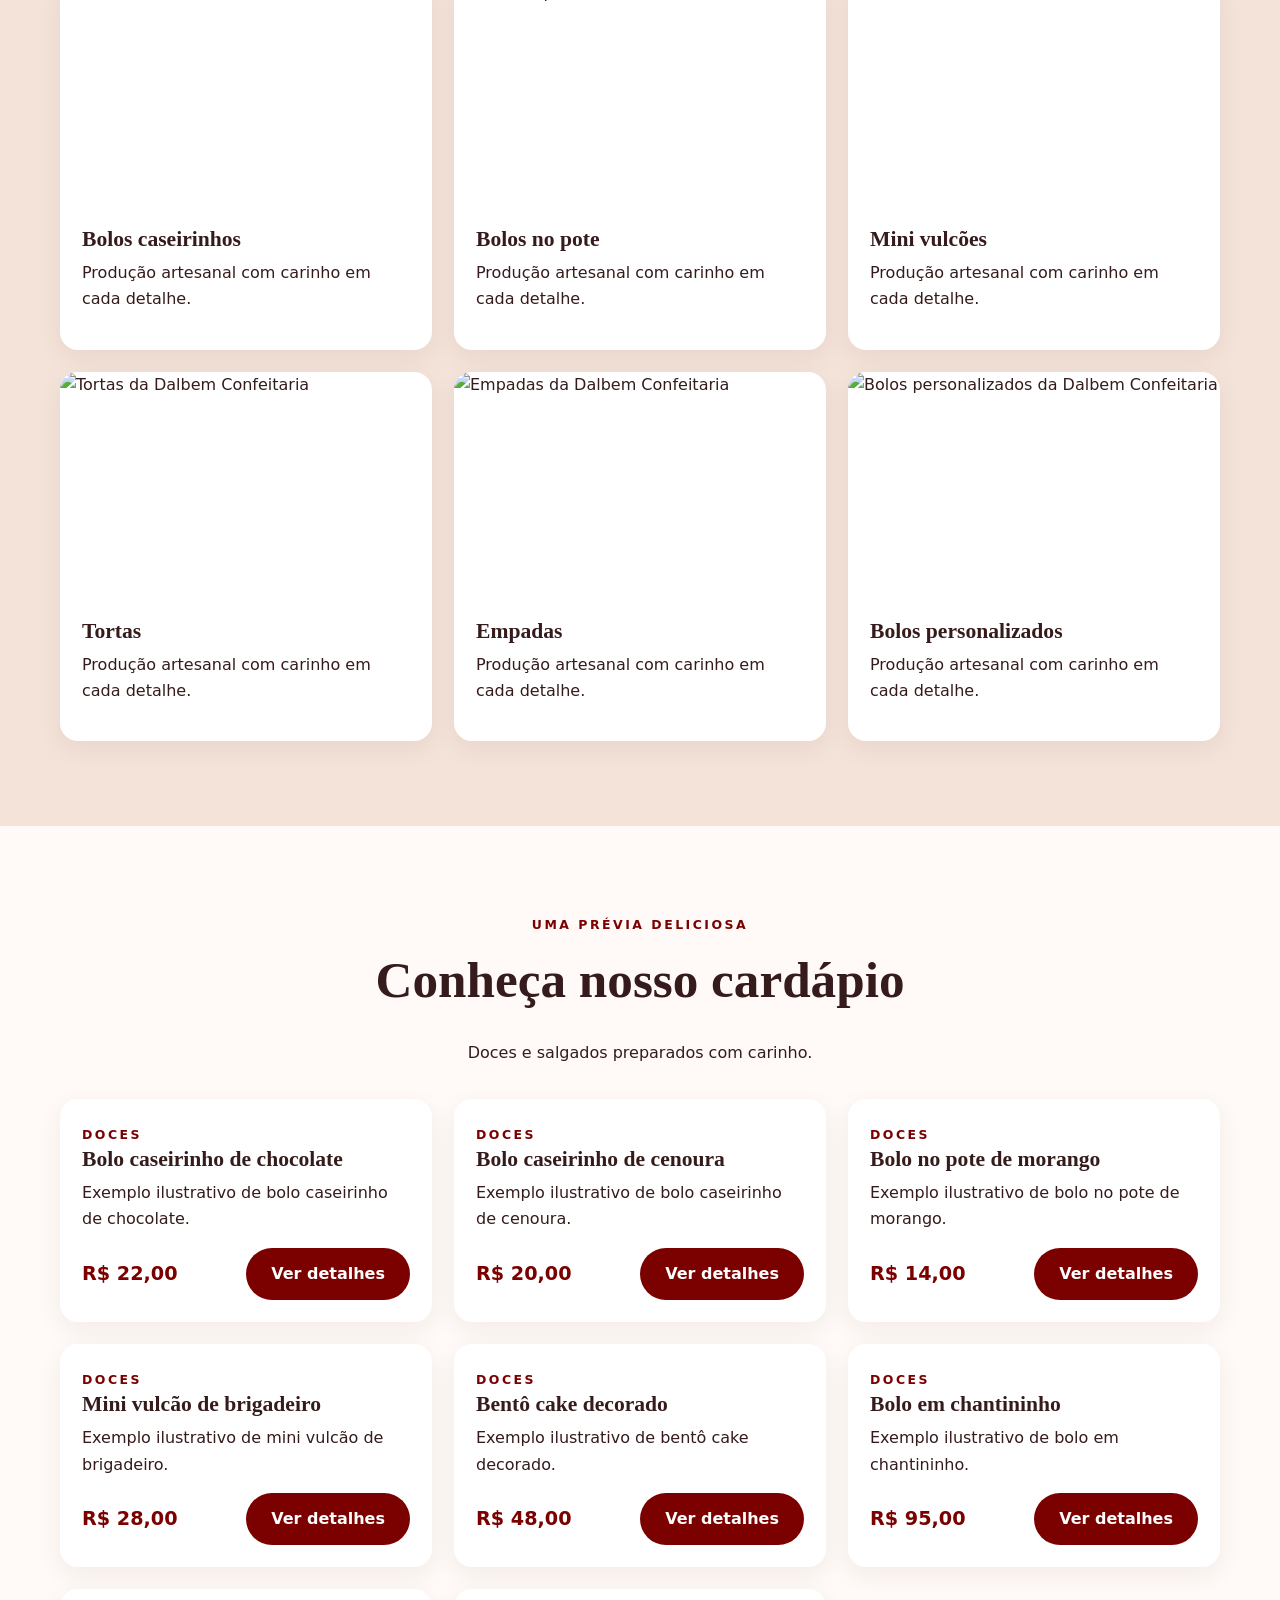
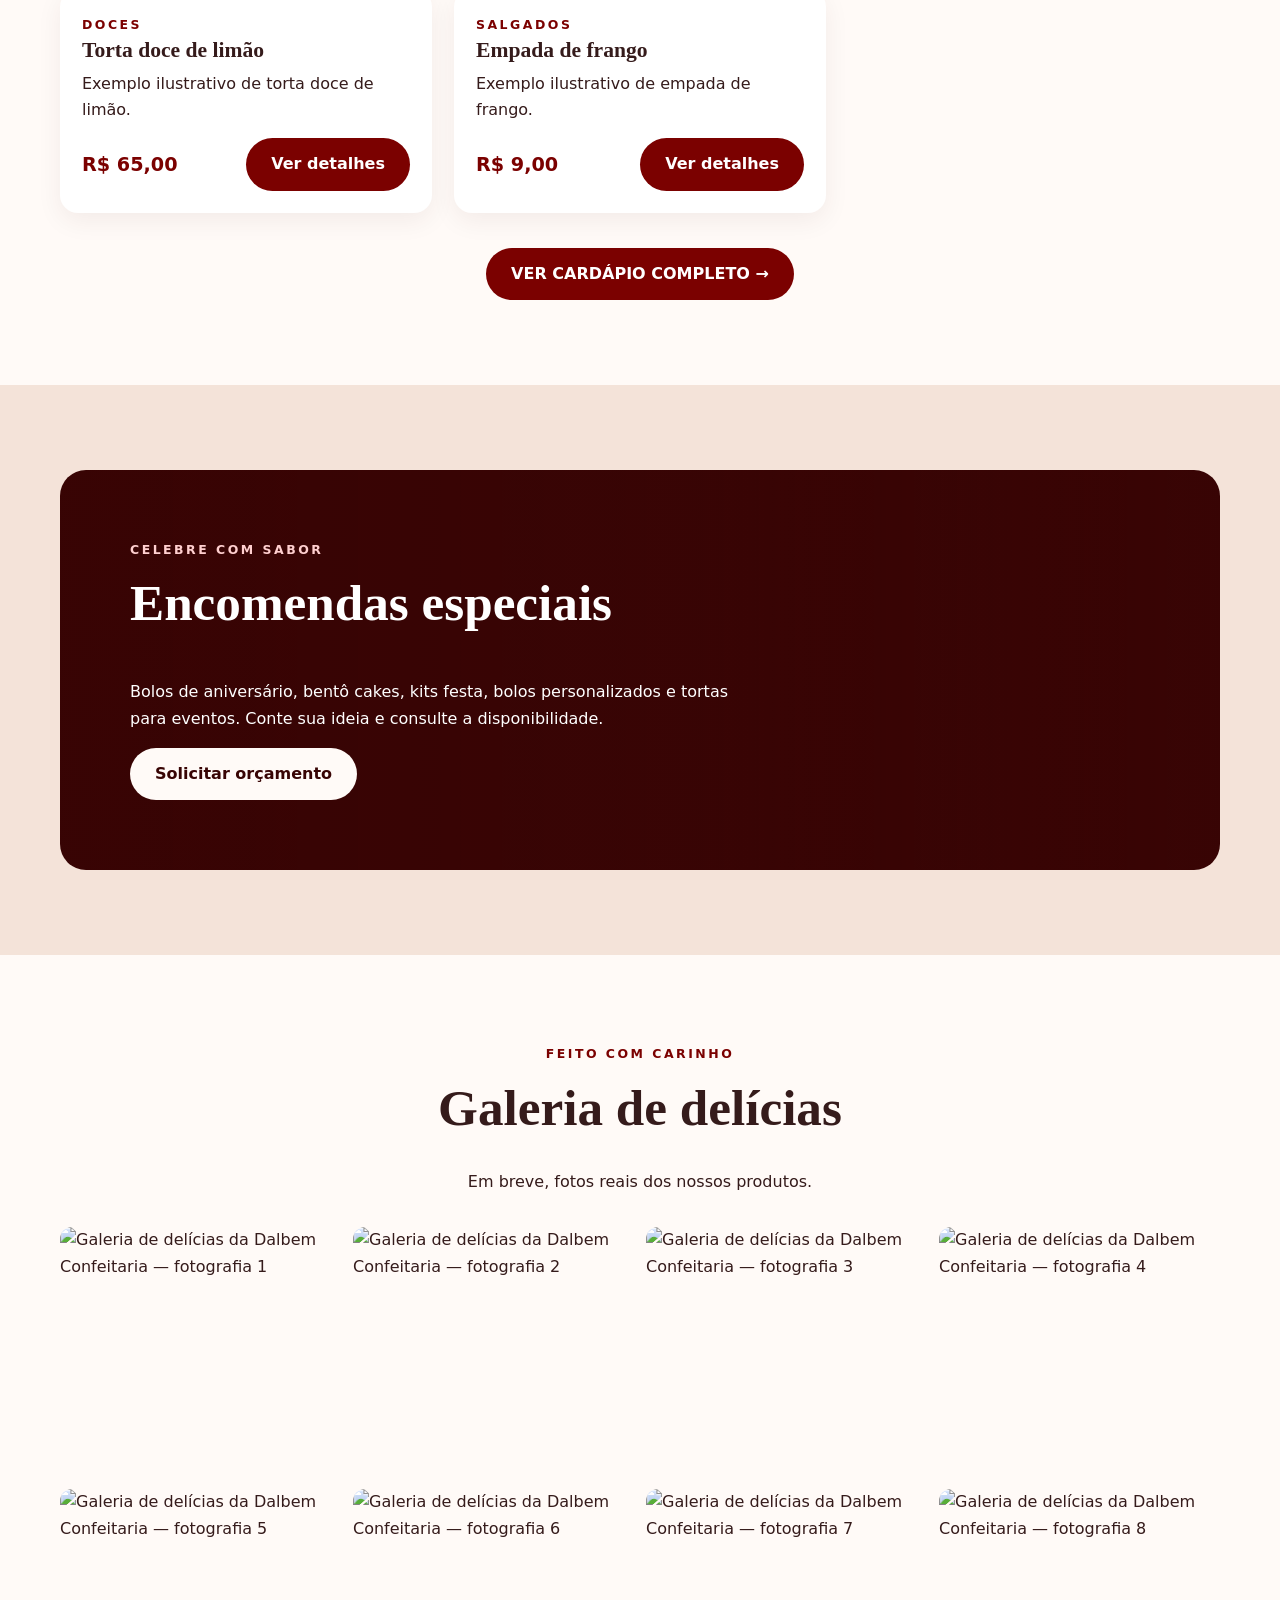
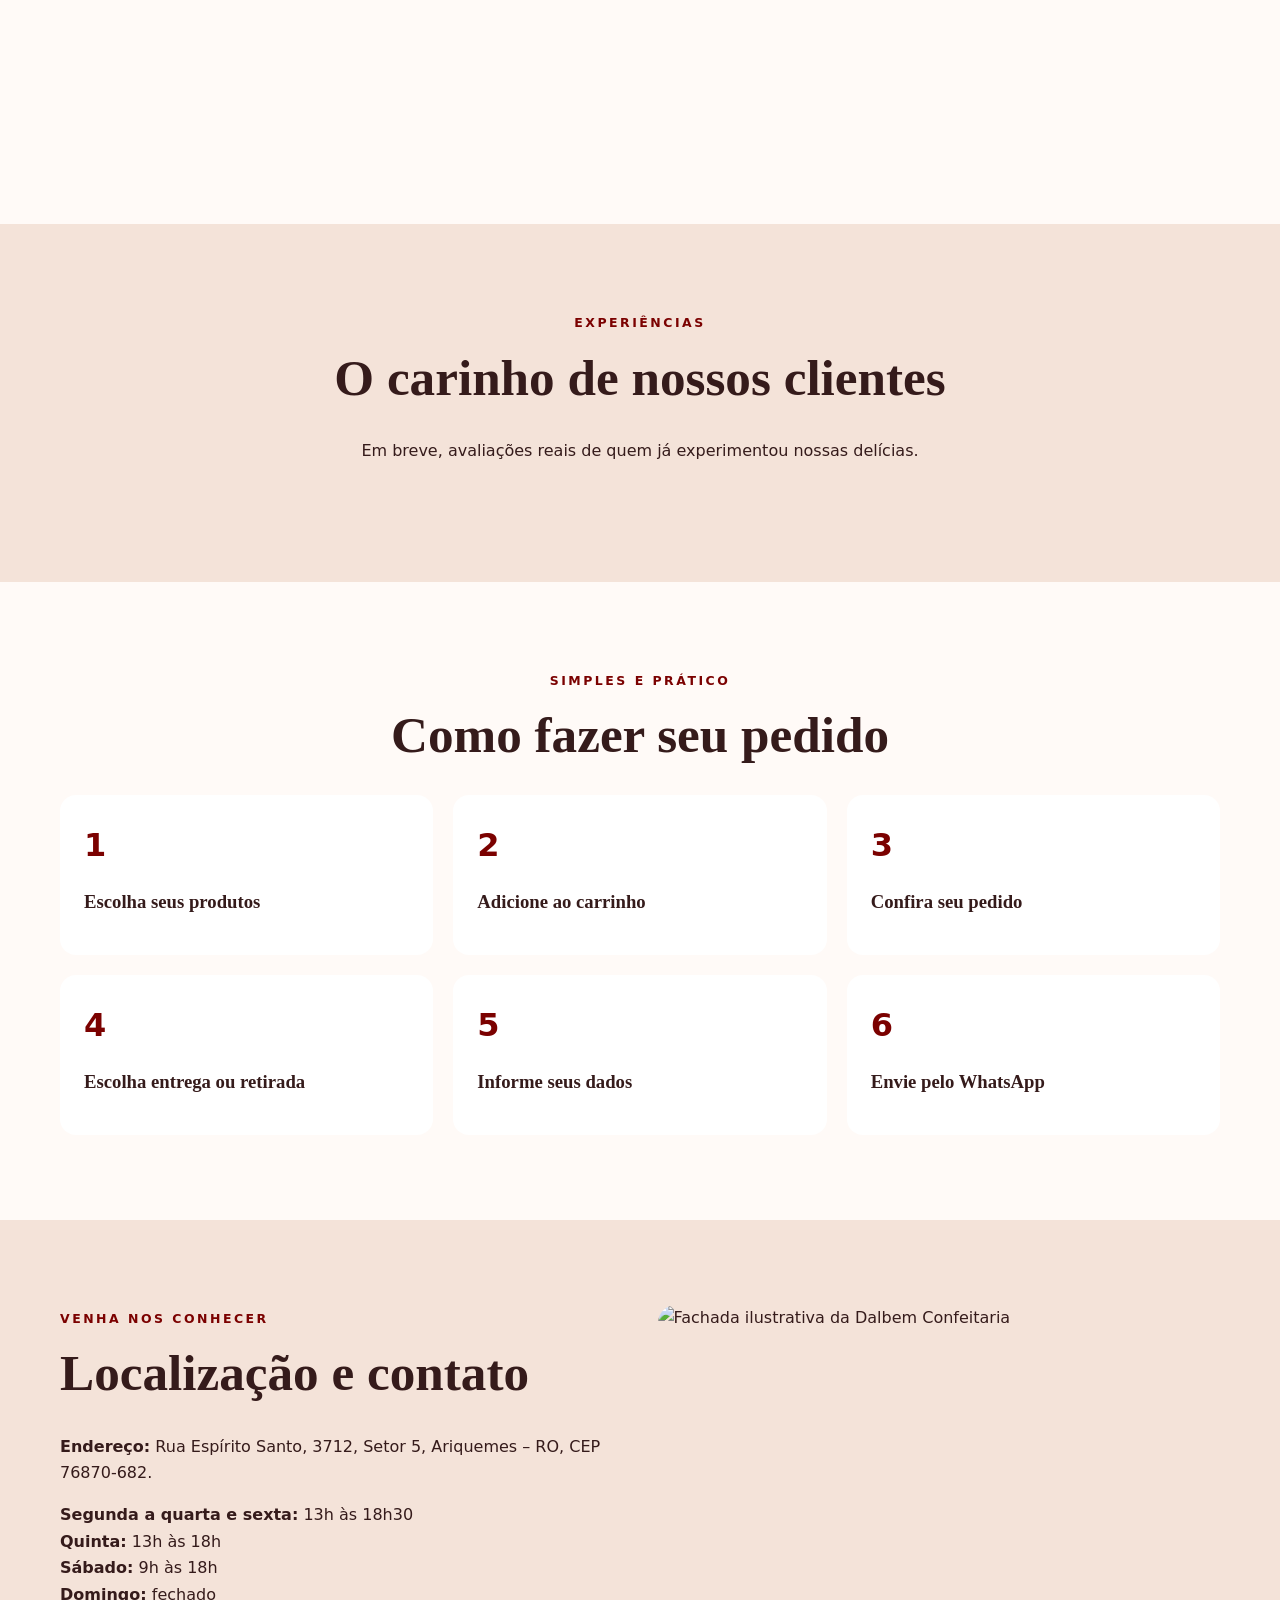
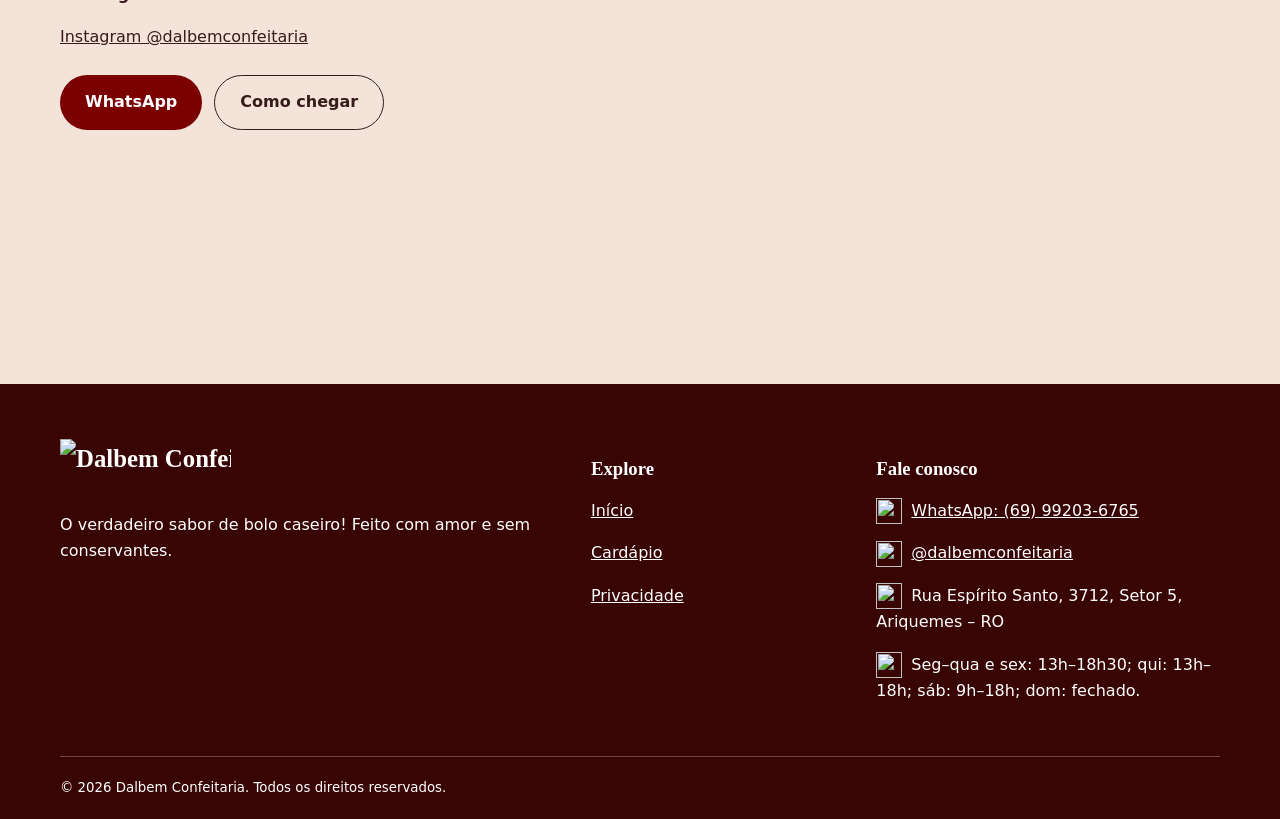
==== commit b3bed3b7: "Remove demo notice from index.html Removed the demo notice about illustrative prices and products." ====
--- a/public/index.html
+++ b/public/index.html
@@ -14,8 +14,7 @@
 </head>
 
 <body>
-    <div class="demo-ribbon" id="demo-notice">Catálogo demonstrativo: preços e produtos ilustrativos, não representam
-        ofertas reais.</div>
+    
     <header class="site-header">
         <div class="wrap header-inner"><a class="brand" href="index.html" aria-label="Dalbem Confeitaria, início"><img
                     class="brand-logo"
@@ -298,4 +297,4 @@
     <script type="module" src="assets/js/main.js"></script>
 </body>
 
-</html>+</html>
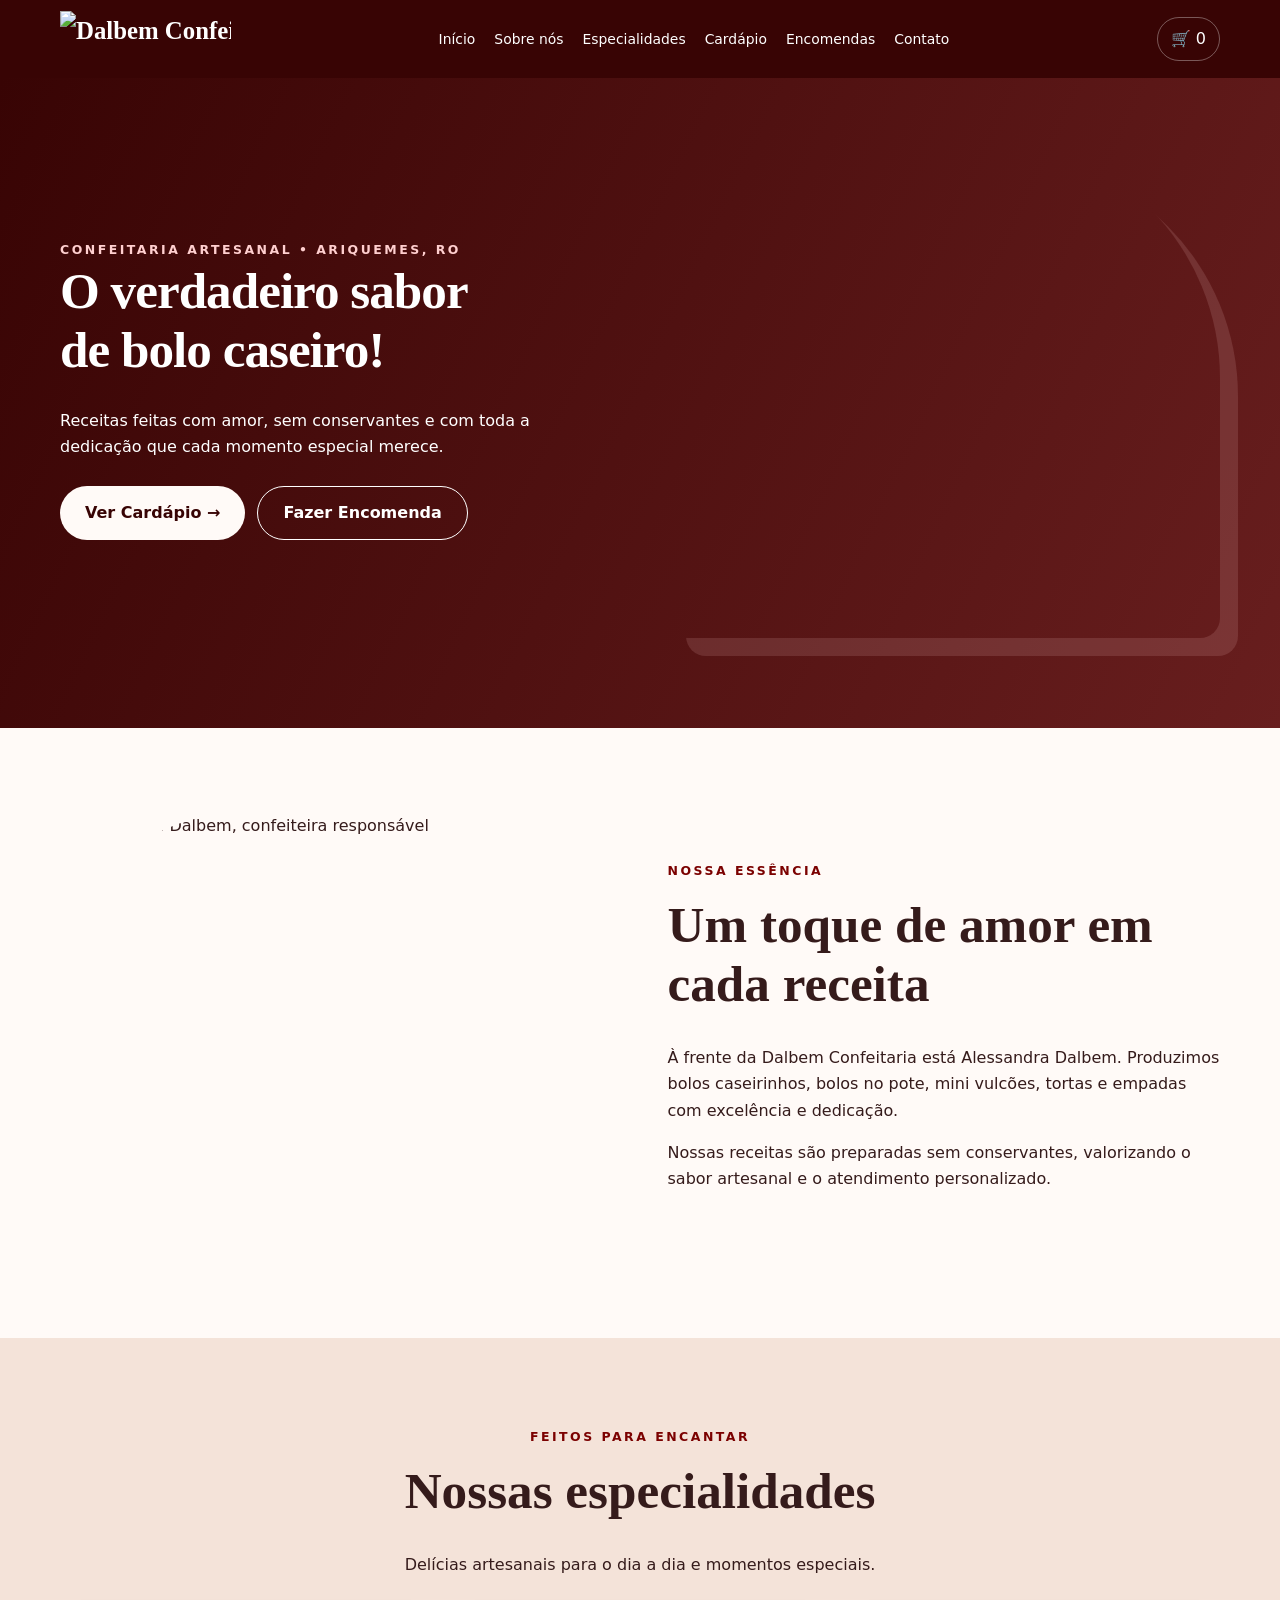
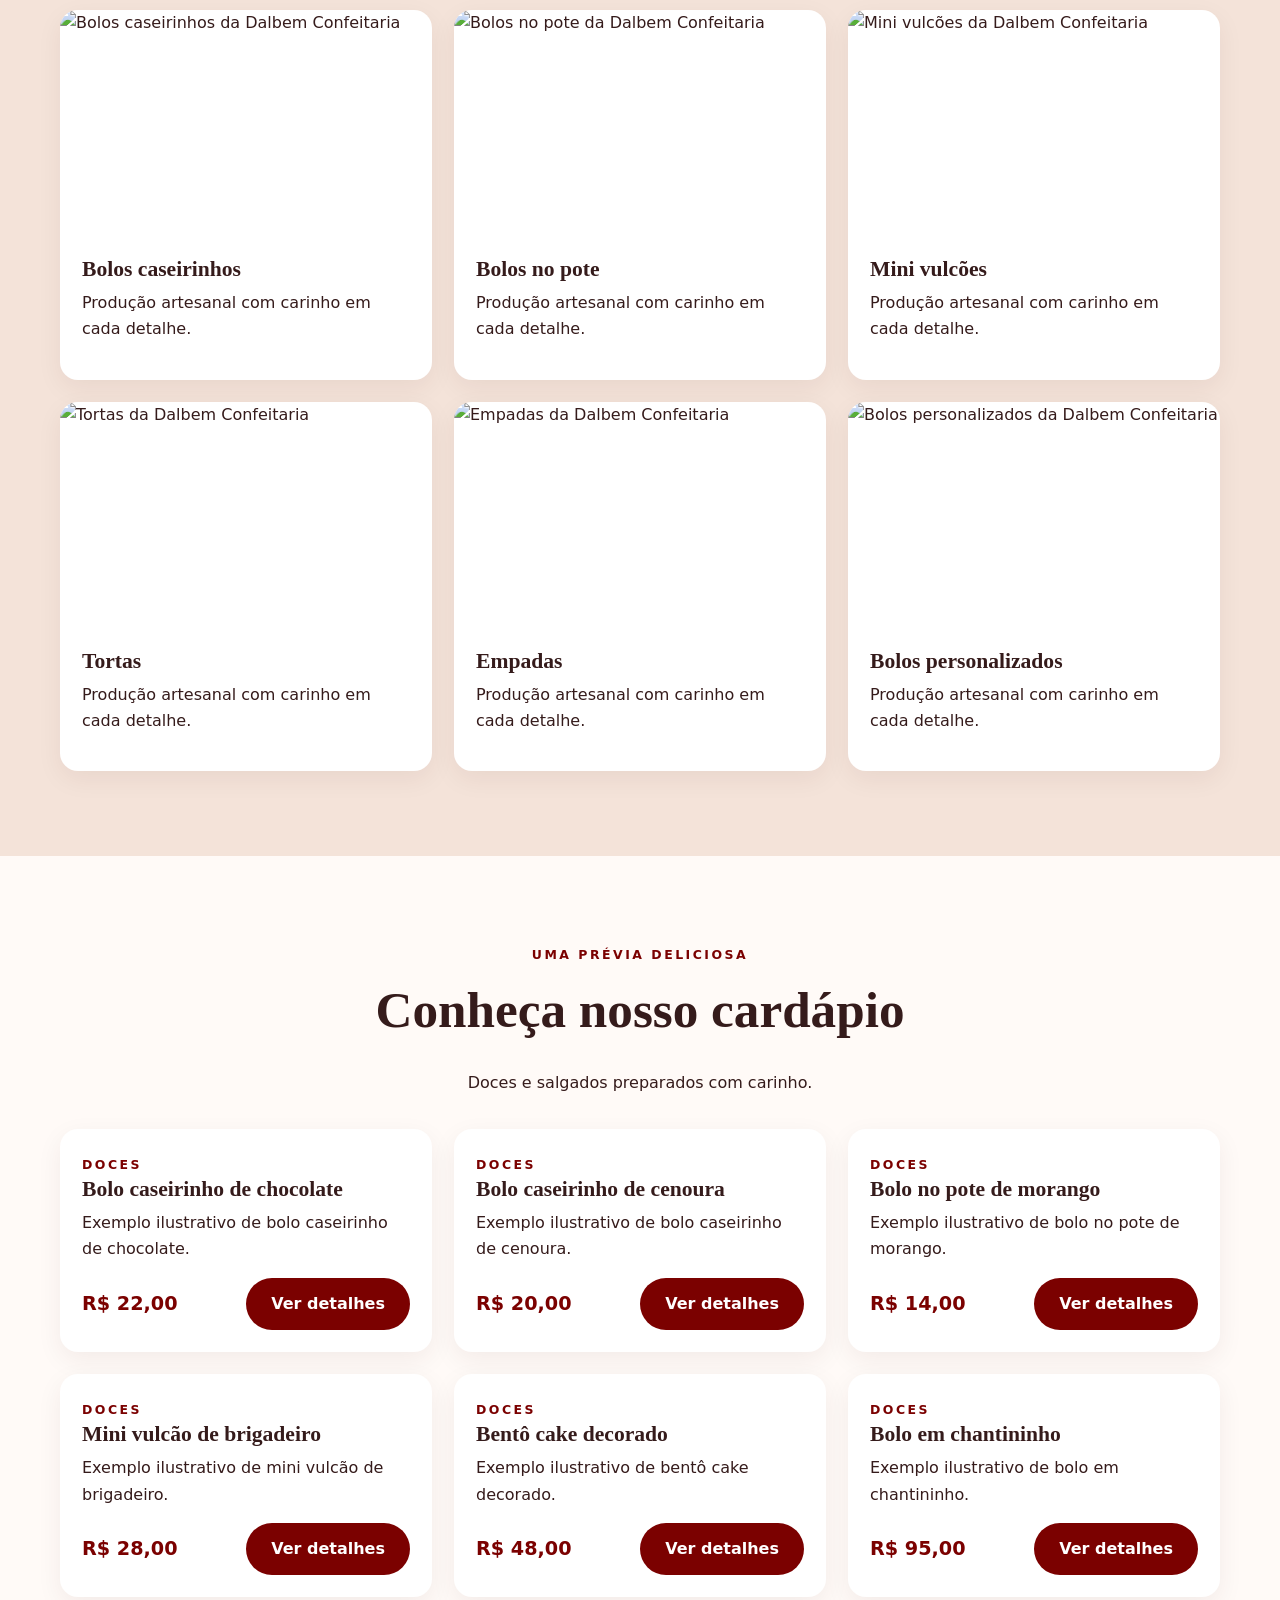
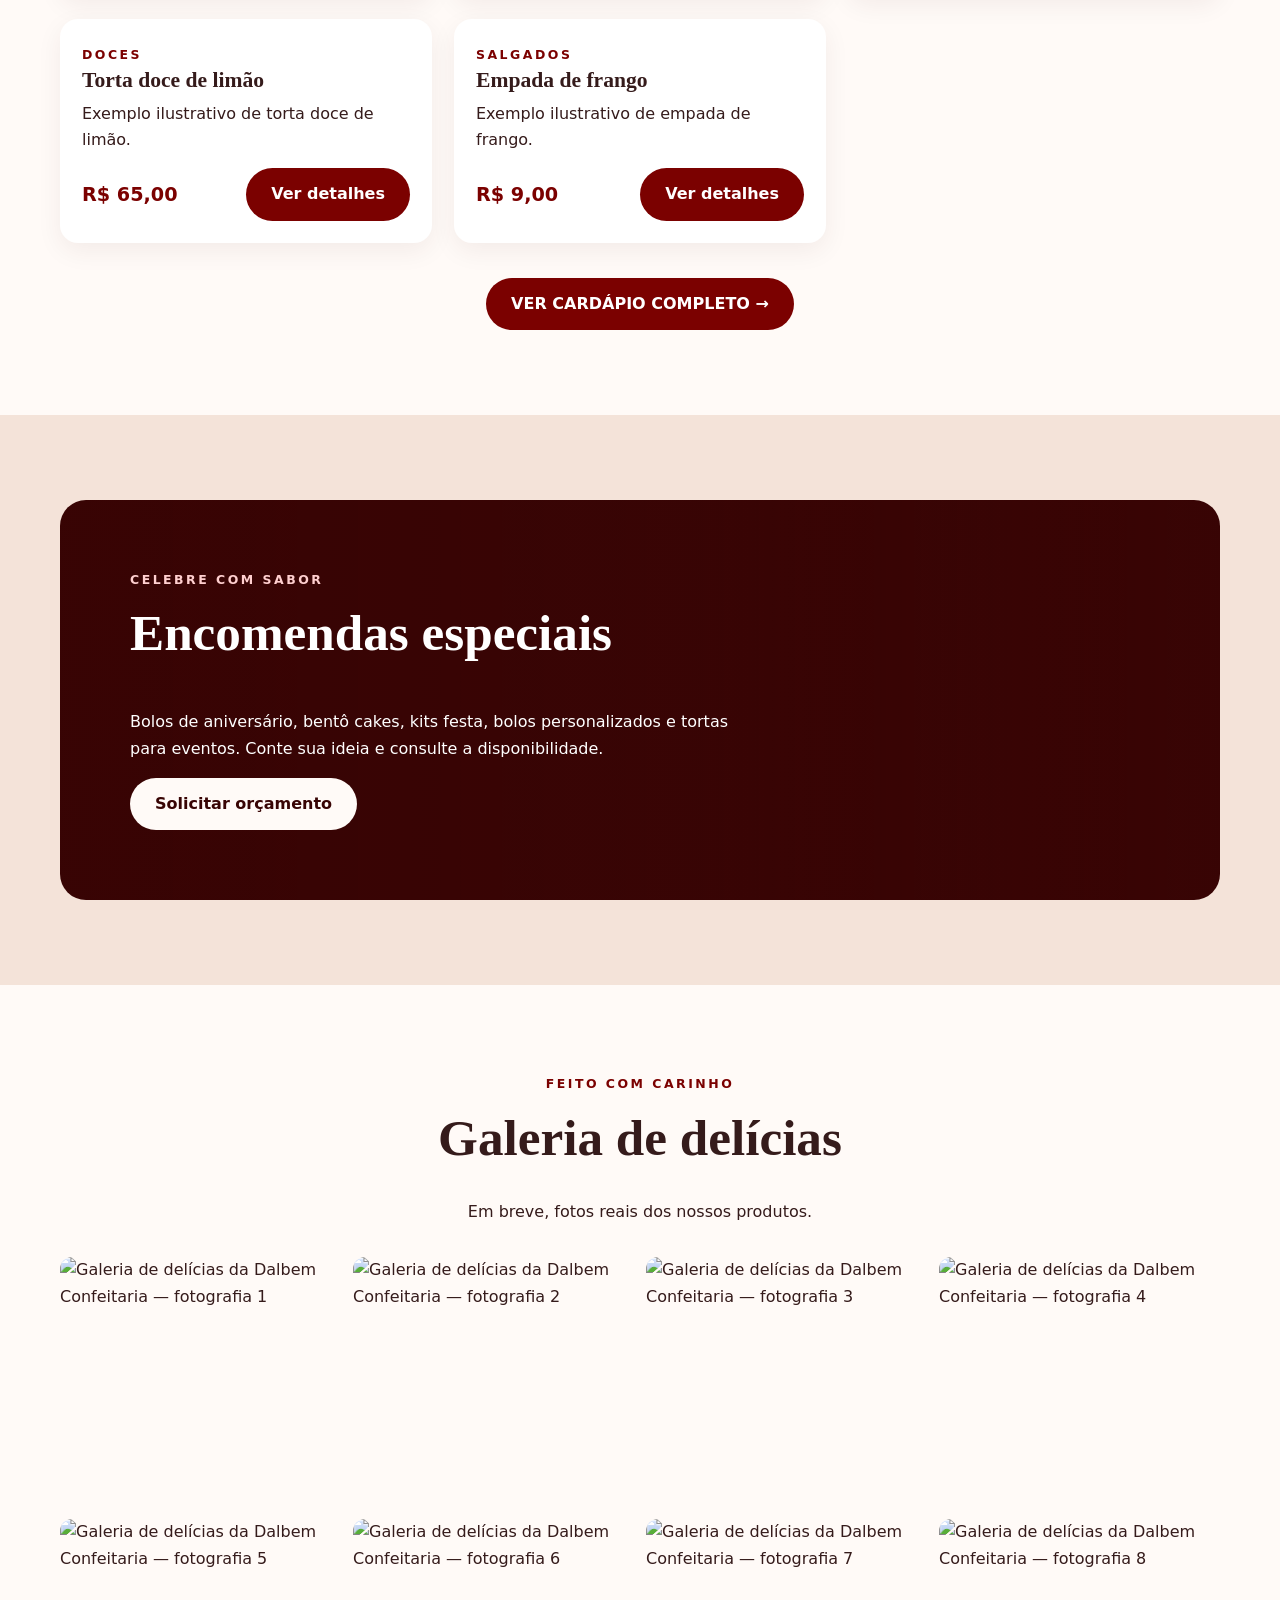
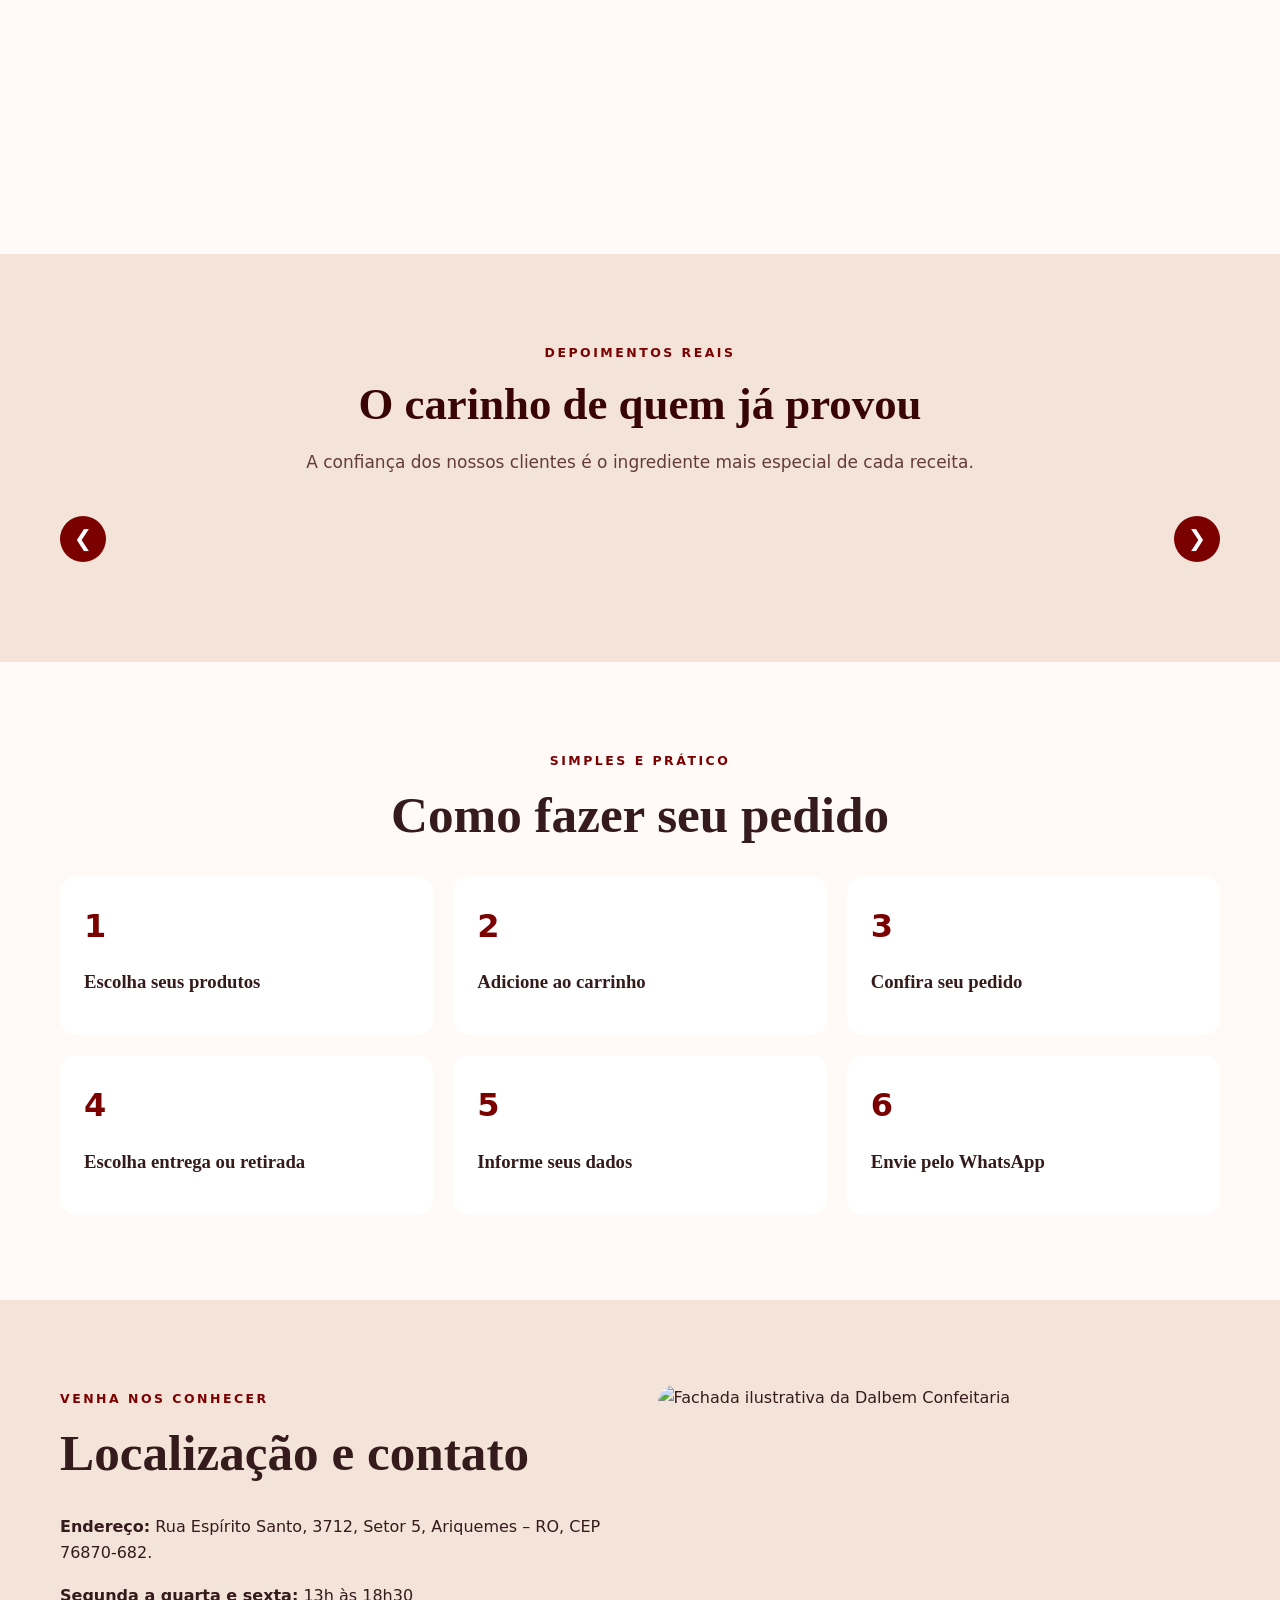
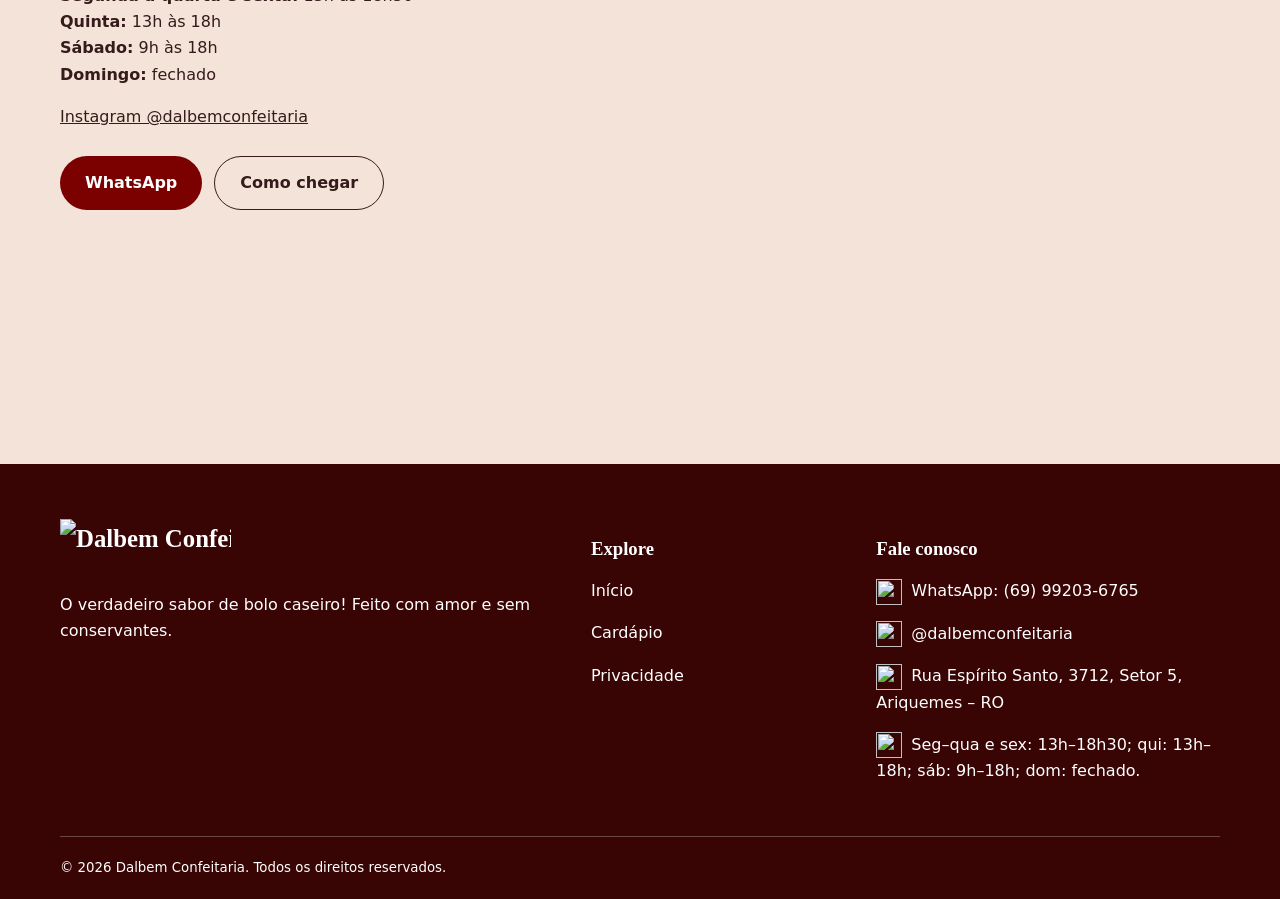
==== commit 85a57eae: "Add testimonials section to index.html" ====
--- a/public/index.html
+++ b/public/index.html
@@ -176,14 +176,49 @@
                         loading="lazy"></div>
             </div>
         </section>
-        <section class="section" id="depoimentos">
-            <div class="wrap center"><span class="eyebrow">Experiências</span>
-                <h2>O carinho de nossos clientes</h2>
-                <div id="testimonials">
-                    <p>Em breve, avaliações reais de quem já experimentou nossas delícias.</p>
-                </div>
-            </div>
-        </section>
+        
+<!-- SEÇÃO DEPOIMENTOS -->
+<section class="section depoimentos-section" id="depoimentos">
+  <div class="wrap">
+
+    <div class="depoimentos-heading">
+      <span class="eyebrow">Depoimentos reais</span>
+      <h2>O carinho de quem já provou</h2>
+      <p>
+        A confiança dos nossos clientes é o ingrediente
+        mais especial de cada receita.
+      </p>
+    </div>
+
+    <div class="depoimentos-container">
+      <button
+        class="depoimentos-arrow"
+        id="depoimentos-prev"
+        type="button"
+        aria-label="Ver avaliações anteriores"
+      >&#10094;</button>
+
+      <div
+        class="depoimentos-track"
+        id="depoimentos-track"
+        aria-label="Avaliações dos clientes"
+        tabindex="0"
+      ></div>
+
+      <button
+        class="depoimentos-arrow"
+        id="depoimentos-next"
+        type="button"
+        aria-label="Ver próximas avaliações"
+      >&#10095;</button>
+    </div>
+
+    <p class="depoimentos-count" id="depoimentos-count"></p>
+
+  </div>
+</section>
+<!-- FIM DA SEÇÃO DEPOIMENTOS -->
+
         <section class="section cream-light" id="como-pedir">
             <div class="wrap">
                 <div class="center"><span class="eyebrow">Simples e prático</span>
--- a/public/assets/css/style.css
+++ b/public/assets/css/style.css
@@ -1,17 +1,852 @@
-
-:root{--vinho:#380404;--vermelho:#7B0100;--rosa:#FFCFCF;--creme:#F4E3D9;--branco:#fffaf7;--texto:#351b1b}
-*{box-sizing:border-box}html{scroll-behavior:smooth;scroll-padding-top:90px}body{margin:0;background:var(--creme);color:var(--texto);font:16px/1.65 system-ui,-apple-system,Segoe UI,sans-serif}a{color:inherit}button,input{font:inherit}button{cursor:pointer}img{max-width:100%;display:block}h1,h2,h3{font-family:Georgia,serif;line-height:1.15}h1{font-size:clamp(2.8rem,6vw,5.7rem);margin:.4em 0}h2{font-size:clamp(2rem,4vw,3.4rem);margin:.25em 0 .6em}.wrap{width:min(1160px,92%);margin:auto}.section{padding:85px 0}.eyebrow{text-transform:uppercase;letter-spacing:.2em;color:var(--vermelho);font-size:.78rem;font-weight:800}.muted{opacity:.75}.btn{border:0;border-radius:100px;padding:13px 25px;background:var(--vermelho);color:white;text-decoration:none;font-weight:700;display:inline-flex;align-items:center;justify-content:center;gap:8px}.btn.light{background:var(--branco);color:var(--vinho)}.btn.outline{background:transparent;border:1px solid currentColor;color:inherit}.btn:disabled{opacity:.5;cursor:not-allowed}.site-header{background:var(--vinho);color:white;position:sticky;top:0;z-index:20}.header-inner{display:flex;align-items:center;justify-content:space-between;min-height:78px;gap:20px}.brand{font-family:Georgia,serif;font-size:1.55rem;font-weight:700;text-decoration:none;white-space:nowrap}.brand span{color:var(--rosa)}.nav{display:flex;align-items:center;gap:19px}.nav a{text-decoration:none;font-size:.87rem}.nav a:hover{text-decoration:underline}.header-actions{display:flex;gap:8px}.icon-btn{border:1px solid #ffffff55;border-radius:30px;background:transparent;color:inherit;padding:8px 13px}.hero{background:linear-gradient(115deg,#380404,#681e1e);color:white;overflow:hidden}.hero-grid,.split{display:grid;grid-template-columns:1fr 1fr;align-items:center;gap:55px}.hero-grid{min-height:620px}.hero p{max-width:510px}.hero-photo{height:500px;border-radius:240px 240px 20px 20px;object-fit:cover;width:100%;box-shadow:18px 18px 0 #ffcfcf22}.hero .eyebrow{color:var(--rosa)}.actions{display:flex;gap:12px;flex-wrap:wrap;margin-top:25px}.photo{width:100%;height:440px;object-fit:cover;border-radius:180px 180px 18px 18px}.cream-light{background:var(--branco)}.center{text-align:center}.center p{max-width:670px;margin:0 auto 32px}.cards{display:grid;grid-template-columns:repeat(3,1fr);gap:22px}.card{background:white;border-radius:18px;overflow:hidden;box-shadow:0 8px 26px #38040410}.card img{height:225px;width:100%;object-fit:cover}.card-body{padding:22px}.card h3{font-size:1.35rem;margin:0 0 8px}.card p{margin:0 0 15px}.price{font-weight:800;color:var(--vermelho);font-size:1.2rem}.card-foot{display:flex;align-items:center;justify-content:space-between;gap:10px;flex-wrap:wrap}.special-banner{background:var(--vinho);color:white;padding:70px;border-radius:26px}.gallery{display:grid;grid-template-columns:repeat(4,1fr);gap:12px}.gallery img{height:250px;width:100%;object-fit:cover;border-radius:12px}.steps{display:grid;grid-template-columns:repeat(3,1fr);gap:20px}.step{padding:24px;background:white;border-radius:16px}.step strong{color:var(--vermelho);font-size:2rem}.contact-grid{display:grid;grid-template-columns:1fr 1fr;gap:35px}.map{width:100%;height:350px;border:0;border-radius:18px}.footer{background:var(--vinho);color:white;padding:55px 0 20px}.footer-grid{display:grid;grid-template-columns:2fr 1fr 1.4fr;gap:40px}.footer a{color:white}.footer small{display:block;margin-top:35px;border-top:1px solid #ffffff44;padding-top:20px}.filters{display:flex;flex-wrap:wrap;gap:12px;margin:25px 0}.search{width:100%;max-width:450px;border:1px solid #b99;border-radius:50px;padding:13px 20px}.pagination{display:flex;justify-content:center;gap:8px;margin-top:30px}.pagination button{padding:9px 15px;border:1px solid #a77;border-radius:8px;background:white}.pagination button[aria-current]{background:var(--vinho);color:white}dialog{border:0;border-radius:20px;padding:0;box-shadow:0 15px 80px #0005;max-height:90dvh;max-width:min(850px,94vw);width:100%;color:var(--texto)}dialog::backdrop{background:#190707b9}.dialog-inner{padding:30px;overflow:auto;max-height:88dvh}.dialog-top{display:flex;justify-content:space-between;align-items:center;gap:15px}.dialog-top h2{font-size:1.8rem;margin:0}.product-detail{display:grid;grid-template-columns:1fr 1fr;gap:25px}.product-detail img{width:100%;height:330px;object-fit:cover;border-radius:14px}.field{display:grid;gap:5px;margin:12px 0}.field input,.field select,.field textarea{border:1px solid #bca7a1;border-radius:9px;padding:11px;width:100%;background:white}.cart-item{display:grid;grid-template-columns:1fr auto auto;gap:12px;align-items:center;padding:12px 0;border-bottom:1px solid #ddd}.cart-item input{width:70px;padding:7px}.checkout-form{margin-top:22px}.notice{background:#fff2ce;padding:14px;border-radius:12px}.mobile-menu{max-width:min(340px,88vw);height:100dvh;max-height:100dvh;margin:0 0 0 auto;border-radius:0}.mobile-menu nav{display:grid;gap:16px;padding-top:25px}.mobile-menu nav a{text-decoration:none;font-size:1.1rem}.mobile-only{display:none}.placeholder{background:#ead2c7;display:grid;place-items:center;color:#693b38;min-height:180px}.status{font-size:.8rem;color:#7B0100}.privacy{max-width:760px}.demo-ribbon{background:#fff2ce;color:#5d3800;text-align:center;padding:9px;font-size:.85rem;font-weight:700}:focus-visible{outline:3px solid #ed8d24;outline-offset:3px}
-@media(max-width:960px){.nav{display:none}.mobile-only{display:inline-flex}.hero-grid,.split,.contact-grid{gap:28px}.cards{grid-template-columns:repeat(2,1fr)}.gallery{grid-template-columns:repeat(2,1fr)}}
-@media(max-width:650px){.section{padding:55px 0}.hero-grid,.split,.contact-grid,.product-detail{grid-template-columns:1fr}.hero-grid{padding:50px 0}.hero-photo{height:340px}.photo{height:300px}.cards,.steps,.footer-grid{grid-template-columns:1fr}.gallery img{height:180px}.special-banner{padding:35px 24px}.header-inner{min-height:68px}.brand{font-size:1.3rem}.dialog-inner{padding:20px}.cart-item{grid-template-columns:1fr auto}.cart-item button{grid-column:2}.footer-grid{gap:15px}}
-@media(prefers-reduced-motion:reduce){html{scroll-behavior:auto}*,*::before,*::after{animation:none!important;transition:none!important}}
+:root {
+    --vinho: #380404;
+    --vermelho: #7B0100;
+    --rosa: #FFCFCF;
+    --creme: #F4E3D9;
+    --branco: #fffaf7;
+    --texto: #351b1b
+}
+
+* {
+    box-sizing: border-box
+}
+
+html {
+    scroll-behavior: smooth;
+    scroll-padding-top: 90px
+}
+
+body {
+    margin: 0;
+    background: var(--creme);
+    color: var(--texto);
+    font: 16px/1.65 system-ui, -apple-system, Segoe UI, sans-serif
+}
+
+a {
+    color: inherit
+}
+
+button,
+input {
+    font: inherit
+}
+
+button {
+    cursor: pointer
+}
+
+img {
+    max-width: 100%;
+    display: block
+}
+
+h1,
+h2,
+h3 {
+    font-family: Georgia, serif;
+    line-height: 1.15
+}
+
+h1 {
+    font-size: clamp(2.8rem, 6vw, 5.7rem);
+    margin: .4em 0
+}
+
+h2 {
+    font-size: clamp(2rem, 4vw, 3.4rem);
+    margin: .25em 0 .6em
+}
+
+.wrap {
+    width: min(1160px, 92%);
+    margin: auto
+}
+
+.section {
+    padding: 85px 0
+}
+
+.eyebrow {
+    text-transform: uppercase;
+    letter-spacing: .2em;
+    color: var(--vermelho);
+    font-size: .78rem;
+    font-weight: 800
+}
+
+.muted {
+    opacity: .75
+}
+
+.btn {
+    border: 0;
+    border-radius: 100px;
+    padding: 13px 25px;
+    background: var(--vermelho);
+    color: white;
+    text-decoration: none;
+    font-weight: 700;
+    display: inline-flex;
+    align-items: center;
+    justify-content: center;
+    gap: 8px
+}
+
+.btn.light {
+    background: var(--branco);
+    color: var(--vinho)
+}
+
+.btn.outline {
+    background: transparent;
+    border: 1px solid currentColor;
+    color: inherit
+}
+
+.btn:disabled {
+    opacity: .5;
+    cursor: not-allowed
+}
+
+.site-header {
+    background: var(--vinho);
+    color: white;
+    position: sticky;
+    top: 0;
+    z-index: 20
+}
+
+.header-inner {
+    display: flex;
+    align-items: center;
+    justify-content: space-between;
+    min-height: 78px;
+    gap: 20px
+}
+
+.brand {
+    font-family: Georgia, serif;
+    font-size: 1.55rem;
+    font-weight: 700;
+    text-decoration: none;
+    white-space: nowrap
+}
+
+.brand span {
+    color: var(--rosa)
+}
+
+.nav {
+    display: flex;
+    align-items: center;
+    gap: 19px
+}
+
+.nav a {
+    text-decoration: none;
+    font-size: .87rem
+}
+
+.nav a:hover {
+    text-decoration: underline
+}
+
+.header-actions {
+    display: flex;
+    gap: 8px
+}
+
+.icon-btn {
+    border: 1px solid #ffffff55;
+    border-radius: 30px;
+    background: transparent;
+    color: inherit;
+    padding: 8px 13px
+}
+
+
+.hero {
+    background: linear-gradient(115deg, #380404, #681e1e);
+    color: white;
+    overflow: hidden;
+    padding-bottom: 30px;
+}
+
+
+.hero-grid,
+.split {
+    display: grid;
+    grid-template-columns: 1fr 1fr;
+    align-items: center;
+    gap: 55px
+}
+
+.hero-grid {
+    min-height: 620px
+}
+
+.hero p {
+    max-width: 510px
+}
+
+.hero-photo {
+    height: 500px;
+    border-radius: 240px 240px 20px 20px;
+    object-fit: cover;
+    width: 100%;
+    box-shadow: 18px 18px 0 #ffcfcf22
+}
+
+.hero .eyebrow {
+    color: var(--rosa)
+}
+
+.actions {
+    display: flex;
+    gap: 12px;
+    flex-wrap: wrap;
+    margin-top: 25px
+}
+
+.photo {
+    width: 100%;
+    height: 440px;
+    object-fit: cover;
+    border-radius: 180px 180px 18px 18px
+}
+
+.cream-light {
+    background: var(--branco)
+}
+
+.center {
+    text-align: center
+}
+
+.center p {
+    max-width: 670px;
+    margin: 0 auto 32px
+}
+
+.cards {
+    display: grid;
+    grid-template-columns: repeat(3, 1fr);
+    gap: 22px
+}
+
+.card {
+    background: white;
+    border-radius: 18px;
+    overflow: hidden;
+    box-shadow: 0 8px 26px #38040410
+}
+
+.card img {
+    height: 225px;
+    width: 100%;
+    object-fit: cover
+}
+
+.card-body {
+    padding: 22px
+}
+
+.card h3 {
+    font-size: 1.35rem;
+    margin: 0 0 8px
+}
+
+.card p {
+    margin: 0 0 15px
+}
+
+.price {
+    font-weight: 800;
+    color: var(--vermelho);
+    font-size: 1.2rem
+}
+
+.card-foot {
+    display: flex;
+    align-items: center;
+    justify-content: space-between;
+    gap: 10px;
+    flex-wrap: wrap
+}
+
+.special-banner {
+    background: var(--vinho);
+    color: white;
+    padding: 70px;
+    border-radius: 26px
+}
+
+.gallery {
+    display: grid;
+    grid-template-columns: repeat(4, 1fr);
+    gap: 12px
+}
+
+.gallery img {
+    height: 250px;
+    width: 100%;
+    object-fit: cover;
+    border-radius: 12px
+}
+
+.steps {
+    display: grid;
+    grid-template-columns: repeat(3, 1fr);
+    gap: 20px
+}
+
+.step {
+    padding: 24px;
+    background: white;
+    border-radius: 16px
+}
+
+.step strong {
+    color: var(--vermelho);
+    font-size: 2rem
+}
+
+.contact-grid {
+    display: grid;
+    grid-template-columns: 1fr 1fr;
+    gap: 35px
+}
+
+.map {
+    width: 100%;
+    height: 350px;
+    border: 0;
+    border-radius: 18px
+}
+
+.footer {
+    background: var(--vinho);
+    color: white;
+    padding: 55px 0 20px
+}
+
+.footer-grid {
+    display: grid;
+    grid-template-columns: 2fr 1fr 1.4fr;
+    gap: 40px
+}
+
+.footer a {
+    color: white
+}
+
+.footer small {
+    display: block;
+    margin-top: 35px;
+    border-top: 1px solid #ffffff44;
+    padding-top: 20px
+}
+
+.filters {
+    display: flex;
+    flex-wrap: wrap;
+    gap: 12px;
+    margin: 25px 0
+}
+
+.search {
+    width: 100%;
+    max-width: 450px;
+    border: 1px solid #b99;
+    border-radius: 50px;
+    padding: 13px 20px
+}
+
+.pagination {
+    display: flex;
+    justify-content: center;
+    gap: 8px;
+    margin-top: 30px
+}
+
+.pagination button {
+    padding: 9px 15px;
+    border: 1px solid #a77;
+    border-radius: 8px;
+    background: white
+}
+
+.pagination button[aria-current] {
+    background: var(--vinho);
+    color: white
+}
+
+dialog {
+    border: 0;
+    border-radius: 20px;
+    padding: 0;
+    box-shadow: 0 15px 80px #0005;
+    max-height: 90dvh;
+    max-width: min(850px, 94vw);
+    width: 100%;
+    color: var(--texto)
+}
+
+dialog::backdrop {
+    background: #190707b9
+}
+
+.dialog-inner {
+    padding: 30px;
+    overflow: auto;
+    max-height: 88dvh
+}
+
+.dialog-top {
+    display: flex;
+    justify-content: space-between;
+    align-items: center;
+    gap: 15px
+}
+
+.dialog-top h2 {
+    font-size: 1.8rem;
+    margin: 0
+}
+
+.product-detail {
+    display: grid;
+    grid-template-columns: 1fr 1fr;
+    gap: 25px
+}
+
+.product-detail img {
+    width: 100%;
+    height: 330px;
+    object-fit: cover;
+    border-radius: 14px
+}
+
+.field {
+    display: grid;
+    gap: 5px;
+    margin: 12px 0
+}
+
+.field input,
+.field select,
+.field textarea {
+    border: 1px solid #bca7a1;
+    border-radius: 9px;
+    padding: 11px;
+    width: 100%;
+    background: white
+}
+
+.cart-item {
+    display: grid;
+    grid-template-columns: 1fr auto auto;
+    gap: 12px;
+    align-items: center;
+    padding: 12px 0;
+    border-bottom: 1px solid #ddd
+}
+
+.cart-item input {
+    width: 70px;
+    padding: 7px
+}
+
+.checkout-form {
+    margin-top: 22px
+}
+
+.notice {
+    background: #fff2ce;
+    padding: 14px;
+    border-radius: 12px
+}
+
+.mobile-menu {
+    max-width: min(340px, 88vw);
+    height: 100dvh;
+    max-height: 100dvh;
+    margin: 0 0 0 auto;
+    border-radius: 0
+}
+
+.mobile-menu nav {
+    display: grid;
+    gap: 16px;
+    padding-top: 25px
+}
+
+.mobile-menu nav a {
+    text-decoration: none;
+    font-size: 1.1rem
+}
+
+.mobile-only {
+    display: none
+}
+
+.placeholder {
+    background: #ead2c7;
+    display: grid;
+    place-items: center;
+    color: #693b38;
+    min-height: 180px
+}
+
+.status {
+    font-size: .8rem;
+    color: #7B0100
+}
+
+.privacy {
+    max-width: 760px
+}
+
+.demo-ribbon {
+    background: #fff2ce;
+    color: #5d3800;
+    text-align: center;
+    padding: 9px;
+    font-size: .85rem;
+    font-weight: 700
+}
+
+:focus-visible {
+    outline: 3px solid #ed8d24;
+    outline-offset: 3px
+}
+
+@media(max-width:960px) {
+    .nav {
+        display: none
+    }
+
+    .mobile-only {
+        display: inline-flex
+    }
+
+    .hero-grid,
+    .split,
+    .contact-grid {
+        gap: 28px
+    }
+
+    .cards {
+        grid-template-columns: repeat(2, 1fr)
+    }
+
+    .gallery {
+        grid-template-columns: repeat(2, 1fr)
+    }
+}
+
+@media(max-width:650px) {
+    .section {
+        padding: 55px 0
+    }
+
+    .hero-grid,
+    .split,
+    .contact-grid,
+    .product-detail {
+        grid-template-columns: 1fr
+    }
+
+    .hero-grid {
+        padding: 50px 0
+    }
+
+    .hero-photo {
+        height: 340px
+    }
+
+    .photo {
+        height: 300px
+    }
+
+    .cards,
+    .steps,
+    .footer-grid {
+        grid-template-columns: 1fr
+    }
+
+    .gallery img {
+        height: 180px
+    }
+
+    .special-banner {
+        padding: 35px 24px
+    }
+
+    .header-inner {
+        min-height: 68px
+    }
+
+    .brand {
+        font-size: 1.3rem
+    }
+
+    .dialog-inner {
+        padding: 20px
+    }
+
+    .cart-item {
+        grid-template-columns: 1fr auto
+    }
+
+    .cart-item button {
+        grid-column: 2
+    }
+
+    .footer-grid {
+        gap: 15px
+    }
+}
+
+@media(prefers-reduced-motion:reduce) {
+    html {
+        scroll-behavior: auto
+    }
+
+    *,
+    *::before,
+    *::after {
+        animation: none !important;
+        transition: none !important
+    }
+}
 
 /* Fotografias oficiais disponibilizadas para o layout */
-.brand-logo{display:block;width:auto;height:57px;max-width:220px;object-fit:contain}
-.site-header .brand{display:flex;align-items:center}
-.hero picture{display:block;min-width:0}
-.special-banner{background-image:linear-gradient(90deg,rgba(56,4,4,.94) 0%,rgba(56,4,4,.82) 55%,rgba(56,4,4,.3) 100%),var(--banner-image);background-position:center;background-size:cover;min-height:360px;display:flex;flex-direction:column;align-items:flex-start;justify-content:center}
-.special-banner p{max-width:600px}
-.contact-media{display:grid;gap:14px}
-.facade-photo{width:100%;height:230px;object-fit:cover;border-radius:18px}
-.footer-icon{width:26px;height:26px;object-fit:contain;display:inline-block;vertical-align:middle;margin-right:9px}
-@media(max-width:650px){.brand-logo{height:46px;max-width:165px}.special-banner{background-position:65% center}.facade-photo{height:210px}}
+.brand-logo {
+    display: block;
+    width: auto;
+    height: 57px;
+    max-width: 220px;
+    object-fit: contain
+}
+
+.site-header .brand {
+    display: flex;
+    align-items: center
+}
+
+.hero picture {
+    display: block;
+    min-width: 0
+}
+
+.special-banner {
+    background-image: linear-gradient(90deg, rgba(56, 4, 4, .94) 0%, rgba(56, 4, 4, .82) 55%, rgba(56, 4, 4, .3) 100%), var(--banner-image);
+    background-position: center;
+    background-size: cover;
+    min-height: 360px;
+    display: flex;
+    flex-direction: column;
+    align-items: flex-start;
+    justify-content: center
+}
+
+.special-banner p {
+    max-width: 600px
+}
+
+.contact-media {
+    display: grid;
+    gap: 14px
+}
+
+.facade-photo {
+    width: 100%;
+    height: 230px;
+    object-fit: cover;
+    border-radius: 18px
+}
+
+.footer-icon {
+    width: 26px;
+    height: 26px;
+    object-fit: contain;
+    display: inline-block;
+    vertical-align: middle;
+    margin-right: 9px
+}
+
+@media(max-width:650px) {
+    .brand-logo {
+        height: 46px;
+        max-width: 165px
+    }
+
+    .special-banner {
+        background-position: 65% center
+    }
+
+    .facade-photo {
+        height: 210px
+    }
+}
+
+/* Links do rodapé sem sublinhado */
+footer a,
+footer a:visited,
+footer a:hover,
+footer a:focus,
+footer a:active {
+    text-decoration: none;
+}
+
+/* Ajuste do título do Hero no computador */
+@media (min-width: 769px) {
+    .hero h1 {
+        font-size: clamp(42px, 4vw, 64px);
+        line-height: 1.15;
+        letter-spacing: -1px;
+        text-align: left;
+        max-width: 650px;
+        margin: 0 0 28px;
+        text-wrap: balance;
+    }
+}
+
+/* ===================================
+   DEPOIMENTOS - DALBEM CONFEITARIA
+=================================== */
+
+.depoimentos-section {
+    background: #F4E3D9;
+    padding: 85px 0;
+    overflow: hidden;
+}
+
+.depoimentos-heading {
+    text-align: center;
+    margin-bottom: 40px;
+}
+
+.depoimentos-heading h2 {
+    color: #380404;
+    font-size: clamp(30px, 3.5vw, 46px);
+    line-height: 1.2;
+    margin: 12px 0 16px;
+}
+
+.depoimentos-heading p {
+    color: #633b3b;
+    font-size: 17px;
+    line-height: 1.6;
+}
+
+.depoimentos-container {
+    display: flex;
+    align-items: center;
+    gap: 15px;
+}
+
+.depoimentos-track {
+    display: grid;
+    grid-auto-flow: column;
+    grid-auto-columns: calc((100% - 40px) / 3);
+    gap: 20px;
+    overflow-x: auto;
+    scroll-snap-type: x mandatory;
+    scroll-behavior: smooth;
+    scrollbar-width: none;
+    flex: 1;
+    min-width: 0;
+    padding: 12px 2px 20px;
+}
+
+.depoimentos-track::-webkit-scrollbar {
+    display: none;
+}
+
+.depoimento-card {
+    background: #ffffff;
+    border: 1px solid #efd8d4;
+    border-radius: 18px;
+    padding: 14px;
+    box-shadow: 0 8px 25px rgba(56, 4, 4, .08);
+    scroll-snap-align: start;
+    min-width: 0;
+}
+
+.depoimento-card img {
+    display: block;
+    width: 100%;
+    height: auto;
+    border-radius: 10px;
+}
+
+.depoimentos-arrow {
+    width: 46px;
+    height: 46px;
+    flex: 0 0 46px;
+    border: 0;
+    border-radius: 50%;
+    background: #7B0100;
+    color: #ffffff;
+    font-size: 22px;
+    cursor: pointer;
+    transition: background .2s, transform .2s;
+}
+
+.depoimentos-arrow:hover {
+    background: #380404;
+    transform: scale(1.06);
+}
+
+.depoimentos-arrow:disabled {
+    opacity: .35;
+    cursor: not-allowed;
+    transform: none;
+}
+
+.depoimentos-count {
+    margin-top: 15px;
+    text-align: center;
+    color: #7B0100;
+    font-size: 14px;
+    font-weight: 600;
+}
+
+/* Tablet */
+@media (max-width: 900px) {
+    .depoimentos-track {
+        grid-auto-columns: calc((100% - 20px) / 2);
+    }
+}
+
+/* Celular */
+@media (max-width: 600px) {
+    .depoimentos-section {
+        padding: 55px 0;
+    }
+
+    .depoimentos-container {
+        gap: 7px;
+    }
+
+    .depoimentos-track {
+        grid-auto-columns: 100%;
+        gap: 12px;
+    }
+
+    .depoimentos-arrow {
+        width: 32px;
+        height: 38px;
+        flex-basis: 32px;
+        font-size: 17px;
+    }
+}
+
+@media (prefers-reduced-motion: reduce) {
+    .depoimentos-track {
+        scroll-behavior: auto;
+    }
+}
